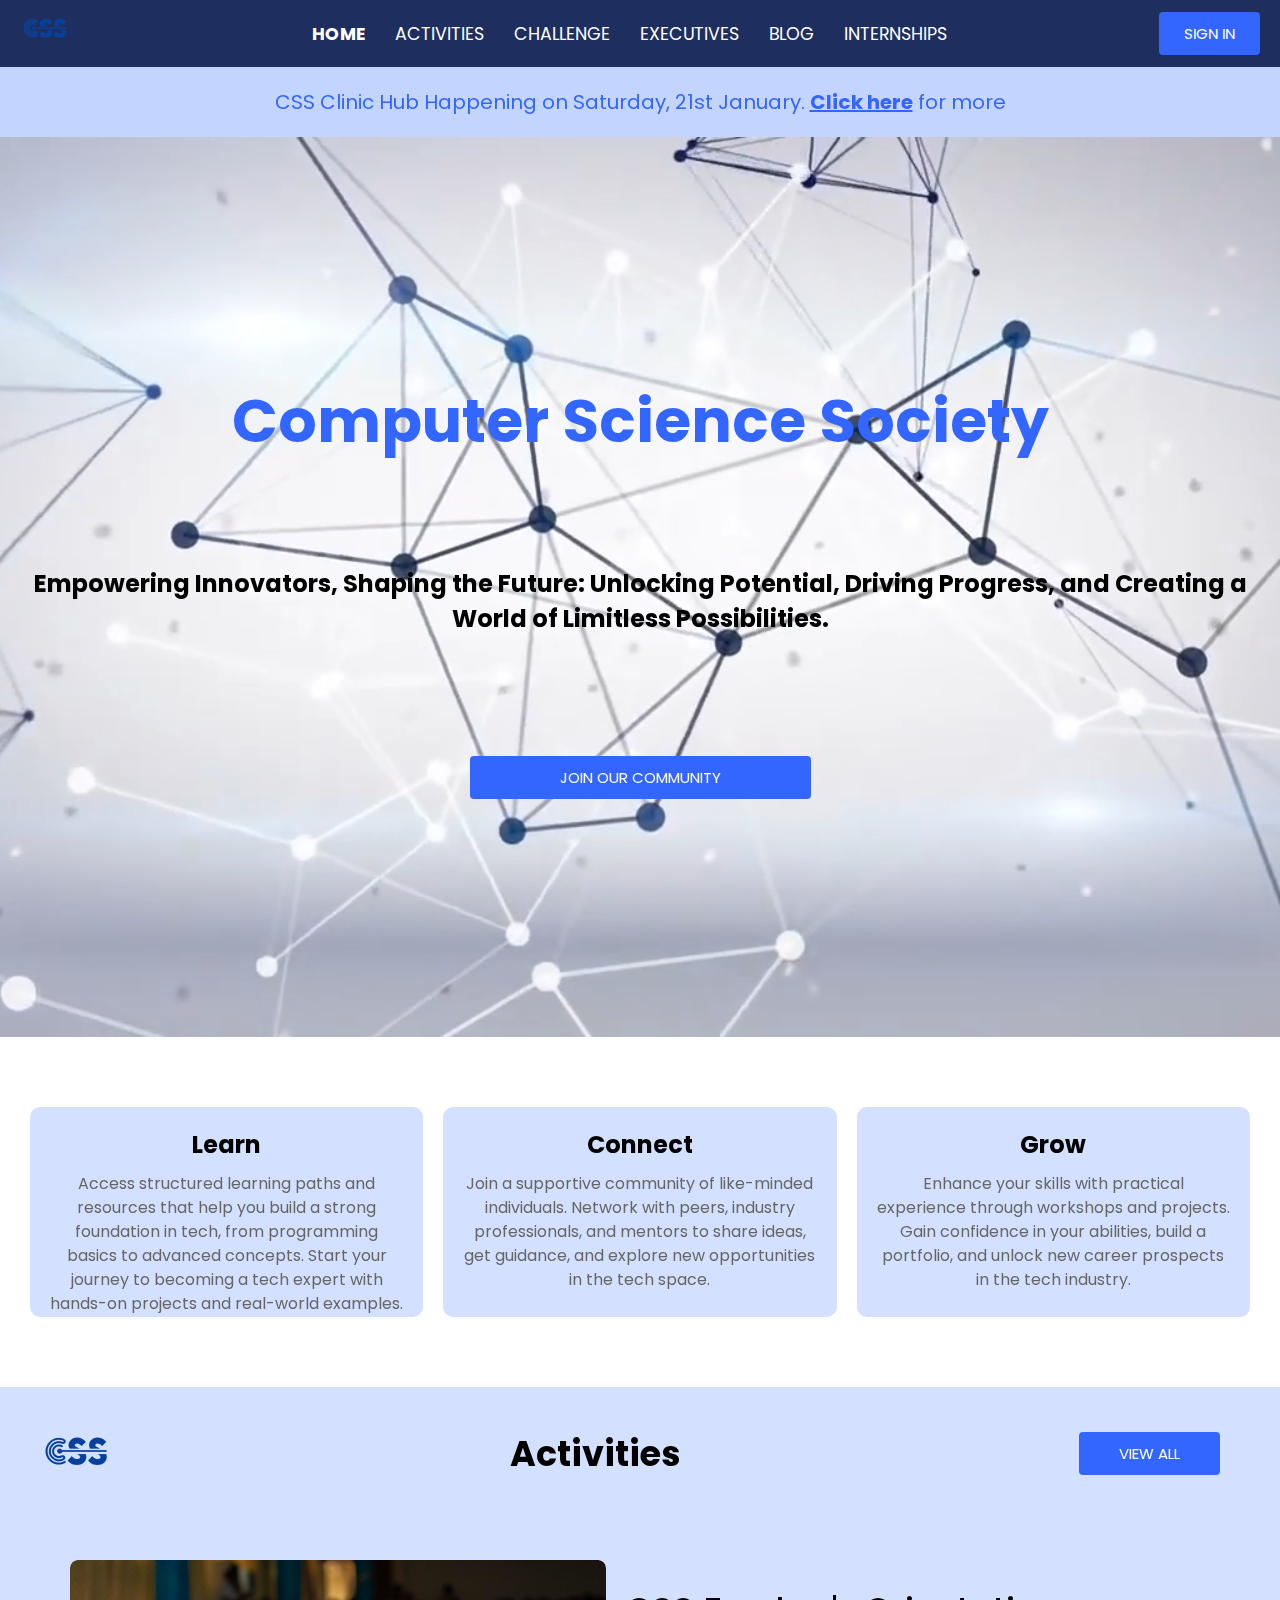
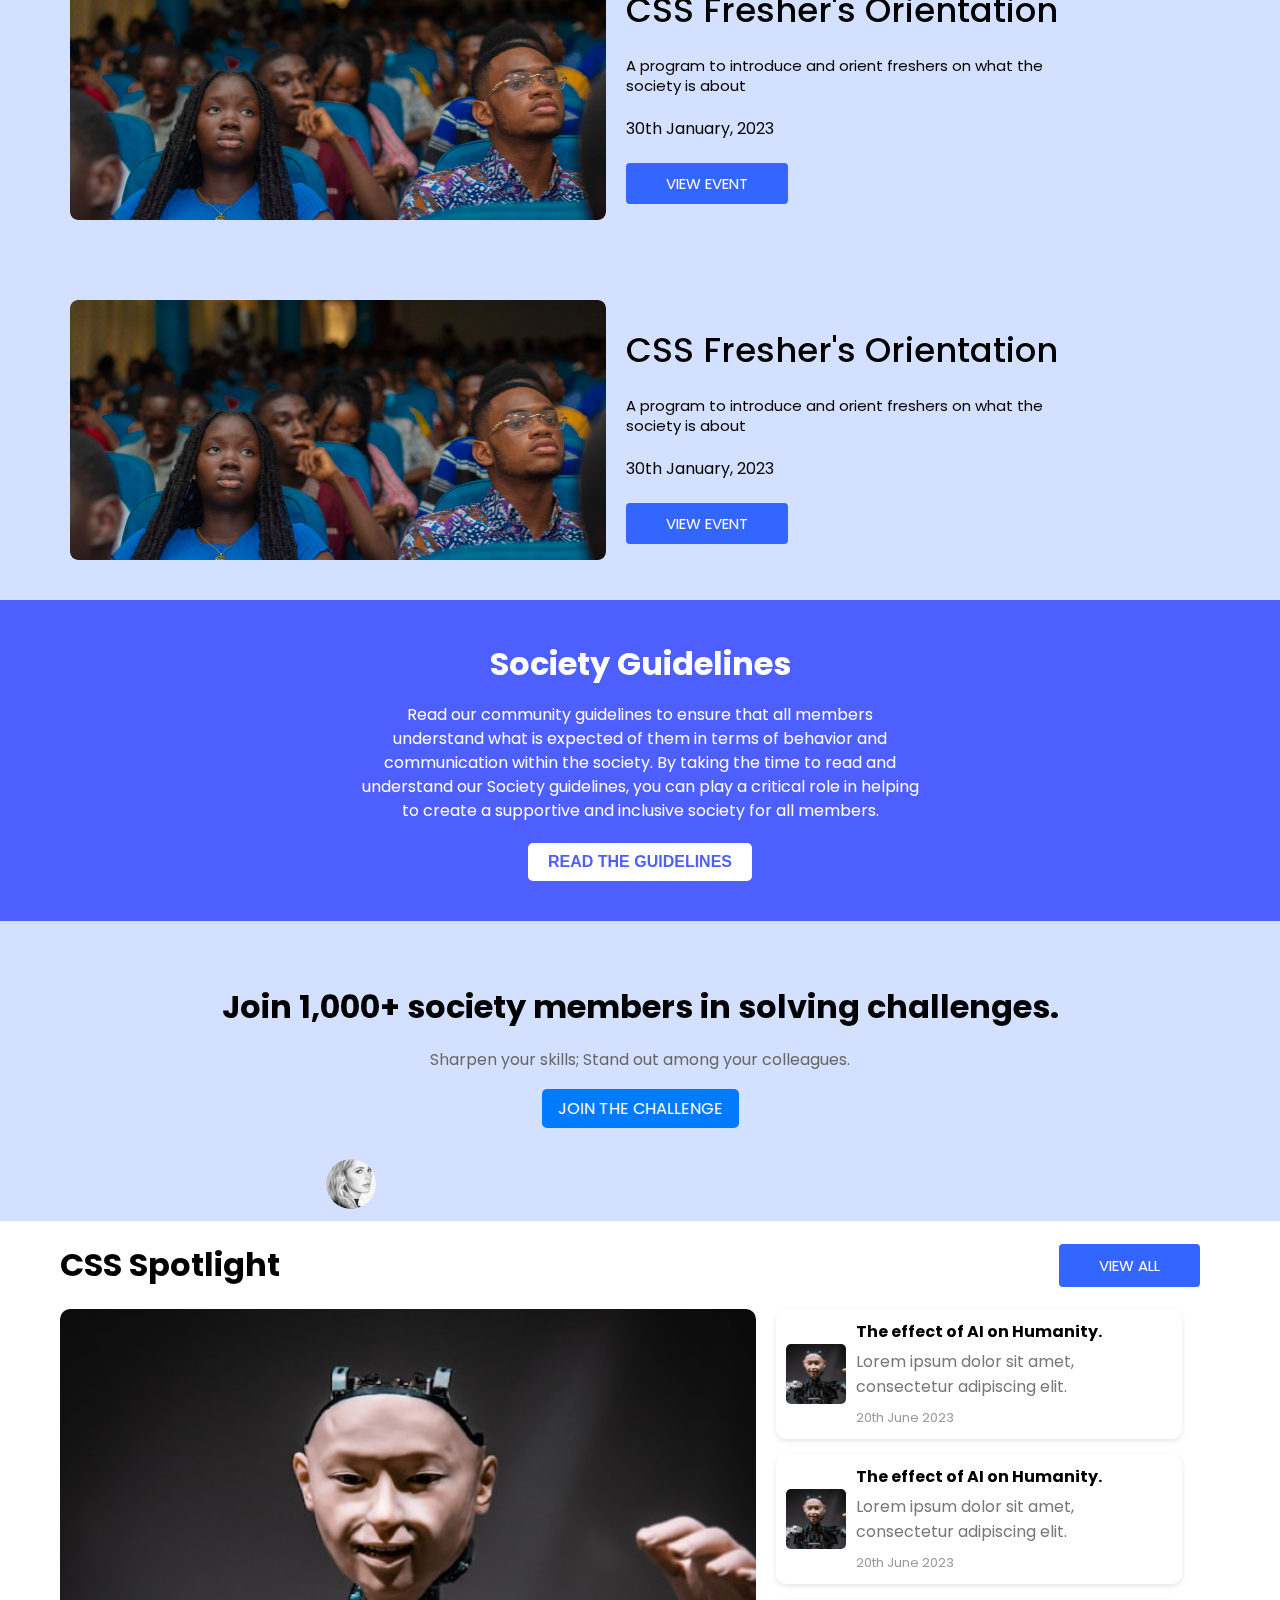
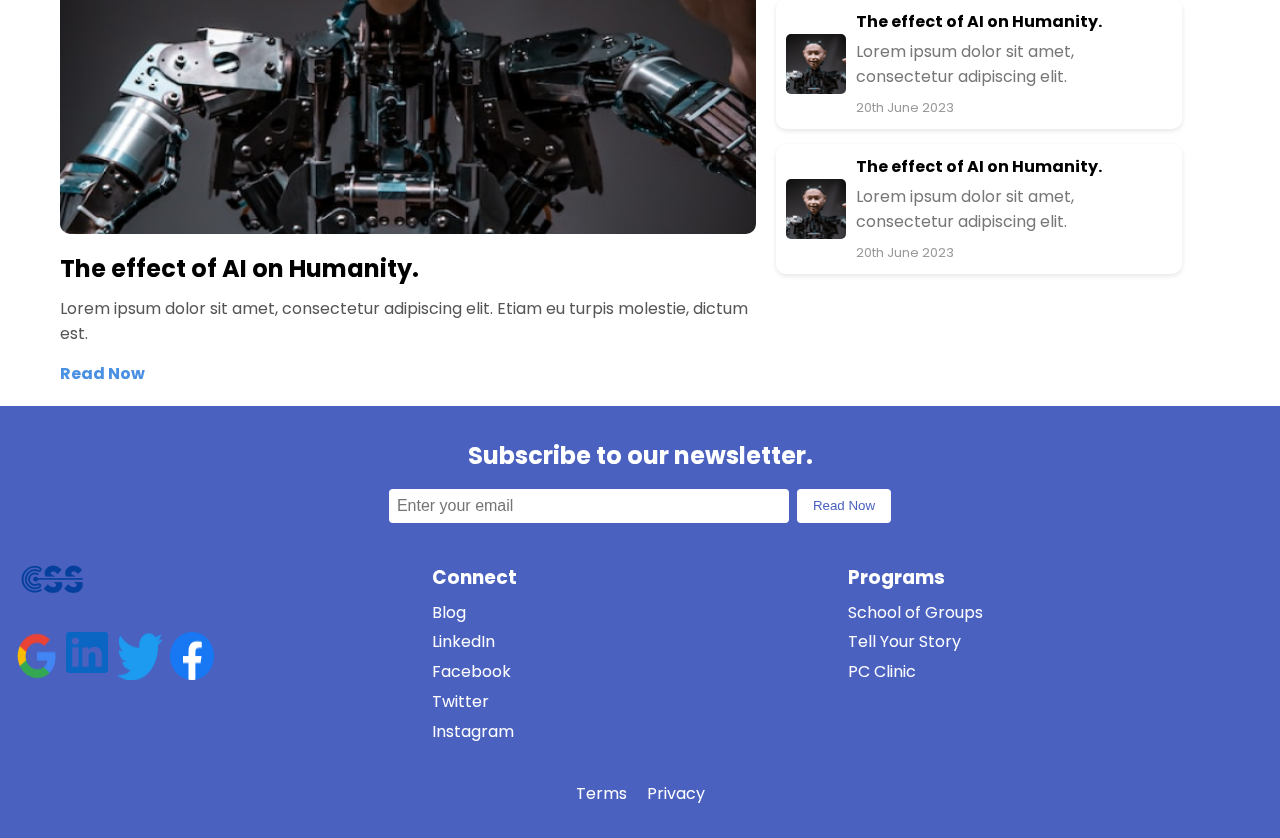
==== index.html @ 3012122f "Activities header" ====
<!DOCTYPE html>
<html lang="en">
<head>
    <meta charset="UTF-8">
    <meta http-equiv="X-UA-Compatible" content="IE=edge">
    <meta name="viewport" content="width=device-width, initial-scale=1.0">
    <title>Computer Science Society</title>
    <link rel="preconnect" href="https://fonts.googleapis.com">
<link rel="preconnect" href="https://fonts.gstatic.com" crossorigin>
<link href="https://fonts.googleapis.com/css2?family=Afacad+Flux:wght@100..1000&family=Edu+AU+VIC+WA+NT+Pre:wght@400..700&family=Inter:ital,opsz,wght@0,14..32,100..900;1,14..32,100..900&family=Poppins:ital,wght@0,100;0,200;0,300;0,400;0,500;0,600;0,700;0,800;0,900;1,100;1,200;1,300;1,400;1,500;1,600;1,700;1,800;1,900&family=Roboto:ital,wght@0,100;0,300;0,400;0,500;0,700;0,900;1,100;1,300;1,400;1,500;1,700;1,900&display=swap" rel="stylesheet">
    <link rel="preconnect" href="https://fonts.googleapis.com">
    <link rel="preconnect" href="https://fonts.gstatic.com" crossorigin>
    <link href="https://fonts.googleapis.com/css2?family=Afacad+Flux:wght@100..1000&family=Edu+AU+VIC+WA+NT+Pre:wght@400..700&family=Inter:ital,opsz,wght@0,14..32,100..900;1,14..32,100..900&family=Poppins:ital,wght@0,100;0,200;0,300;0,400;0,500;0,600;0,700;0,800;0,900;1,100;1,200;1,300;1,400;1,500;1,600;1,700;1,800;1,900&family=Roboto:ital,wght@0,100;0,300;0,400;0,500;0,700;0,900;1,100;1,300;1,400;1,500;1,700;1,900&display=swap" rel="stylesheet">
    <link rel="stylesheet" href="styles/main.css">
    <link rel="stylesheet" href="https://cdnjs.cloudflare.com/ajax/libs/font-awesome/6.0.0-beta2/css/all.min.css" integrity="sha512-YWzhKL2whUzgiheMoBFwW8CKV4qpHQAEuvilg9FAn5VJUDwKZZxkJNuGM4XkWuk94WCrrwslk8yWNGmY1EduTA==" crossorigin="anonymous" referrerpolicy="no-referrer" />
</head>
<body>
    <header>
    <nav>
        <ul class='nav-bar'>
            <li class='logo'><a href='#'><img alt="Logo" src='assets/csslogopng 1.png'/></a></li>
            <input type='checkbox' id='check' />
            <span class="menu">
                <li><a style="font-weight: Bold;">Home</a></li>
                <li><a href="/pages/activities.html">Activities</a></li>
                <li><a href="">Challenge</a></li>
                <li><a href="">Executives</a></li>
                <li><a href="">Blog</a></li>
                <li><a href="">Internships</a></li>

                
                <label for="check" class="close-menu"><i class="fas fa-times"></i></label>
            </span>
            <a class="sign-inbutton" href="pages/signin.html">SIGN IN</a>
            <label for="check" class="open-menu"><i class="fas fa-bars"></i></label>
            
        </ul>
    </nav>
    </header>

    <div class="event-suggestionflex">
        <p class="event-suggestion">CSS Clinic Hub Happening on Saturday&comma; 21st January. <a class="event-redirect" href="">Click here</a> for more</p>
    </div>



    <div class="society-flex">
        <video autoplay muted loop class="background-video">
            <source src="/assets/Technology Background Loop Video - Non Copyright Video.mp4" type="video/mp4">
            Your browser does not support the video tag.
        </video>
        <p class="society-topic">Computer Science Society</p>
        <p class="society-bio">Empowering Innovators, Shaping the Future: Unlocking Potential, Driving Progress, and Creating a World of Limitless Possibilities.</p>
        <a class="join-button" href="pages/signin.html">JOIN OUR COMMUNITY</a>
    </div>
    

    <div class="features-container">
        <div class="feature-column">
          <h3>Learn</h3>
          <p>Access structured learning paths and resources that help you build a strong foundation in tech, from programming basics to advanced concepts. Start your journey to becoming a tech expert with hands-on projects and real-world examples.</p>
        </div>
        <div class="feature-column">
          <h3>Connect</h3>
          <p>Join a supportive community of like-minded individuals. Network with peers, industry professionals, and mentors to share ideas, get guidance, and explore new opportunities in the tech space.</p>
        </div>
        <div class="feature-column">
          <h3>Grow</h3>
          <p>Enhance your skills with practical experience through workshops and projects. Gain confidence in your abilities, build a portfolio, and unlock new career prospects in the tech industry.</p>
        </div>
    </div>

    

    <section class="activities-section">
        <div class="heading-flex">
            <img class="css-logo" src="/assets/csslogopng 1.png" alt="CSS Logo">
            <h1 class="heading-1">Activities</h1>
            <a class="view-button">VIEW ALL</a>
        </div>




        <div class="whole-event">
            <img class="event-picture" alt="Event" src="assets/lecture picture.png"> 

            <div class="event-with-button">
                <div class="event-flex">
                    <p class="event-title">CSS Fresher's Orientation</p>
                    <p class="event-motive">A program to introduce and orient freshers on what the society is about</p>
                    <p class="event-date">30th January, 2023</p>
                </div>

                <div>
                    <a class="view-event-button">VIEW EVENT</a>
                </div>
            </div>

        </div>

        <div class="whole-event">
            <img class="event-picture" alt="Event" src="assets/lecture picture.png"> 

            <div class="event-with-button">
                <div class="event-flex">
                    <p class="event-title">CSS Fresher's Orientation</p>
                    <p class="event-motive">A program to introduce and orient freshers on what the society is about</p>
                    <p class="event-date">30th January, 2023</p>
                </div>

                <div>
                    <a class="view-event-button">VIEW EVENT</a>
                </div>
            </div>

        </div>
    </section>



    <section class="guidelines-section">
        <div class="guidelines-content">
          <h1 class="guidelines-title">Society Guidelines</h1>
          <p class="guidelines-description">
            Read our community guidelines to ensure that all members understand what is expected of them
            in terms of behavior and communication within the society. By taking the time to read and
            understand our Society guidelines, you can play a critical role in helping to create a
            supportive and inclusive society for all members.
          </p>
          <button class="guidelines-button">READ THE GUIDELINES</button>
        </div>
    </section>

    <header class="challenge">
        <h1>Join 1,000+ society members in solving challenges.</h1>
        <p>Sharpen your skills; Stand out among your colleagues.</p>
        <a class="cta-button">JOIN THE CHALLENGE</a>
        <div class="profile-pictures">
          <img src="/assets/Man1.png" alt="Profile 1" class="profile-pic">
          <img src="/assets/Man2.png" alt="Profile 2" class="profile-pic">
          <img src="/assets/Man3.png" alt="Profile 3" class="profile-pic">
          <img src="/assets/Man4.png" alt="Profile 4" class="profile-pic">
          <img src="/assets/Man5.png" alt="Profile 5" class="profile-pic">
        </div>
    </header>


    <div class="spotlight-container">
        <header class="spotlight-header">
          <h1>CSS Spotlight</h1>
          <a class="view-button">VIEW ALL</a>
        </header>
    
        <div class="spotlight-main">
          <div class="spotlight-featured">
            <img src="/assets/Robot image.png" alt="AI Robot" class="featured-image">
            <div class="featured-content">
              <h2>The effect of AI on Humanity.</h2>
              <p>Lorem ipsum dolor sit amet, consectetur adipiscing elit. Etiam eu turpis molestie, dictum est.</p>
              <a href="#" class="read-now">Read Now</a>
            </div>
          </div>
    
          <aside class="spotlight-list">
            <div class="list-item">
              <img src="/assets/Robot image.png" alt="AI Robot" class="list-image">
              <div class="list-content">
                <h3>The effect of AI on Humanity.</h3>
                <p>Lorem ipsum dolor sit amet, consectetur adipiscing elit.</p>
                <span>20th June 2023</span>
              </div>
            </div>
    
            <!-- Repeat list items -->
            <div class="list-item">
              <img src="/assets/Robot image.png" alt="AI Robot" class="list-image">
              <div class="list-content">
                <h3>The effect of AI on Humanity.</h3>
                <p>Lorem ipsum dolor sit amet, consectetur adipiscing elit.</p>
                <span>20th June 2023</span>
              </div>
            </div>
    
            <div class="list-item">
              <img src="/assets/Robot image.png" alt="AI Robot" class="list-image">
              <div class="list-content">
                <h3>The effect of AI on Humanity.</h3>
                <p>Lorem ipsum dolor sit amet, consectetur adipiscing elit.</p>
                <span>20th June 2023</span>
              </div>
            </div>
    
            <div class="list-item">
              <img src="/assets/Robot image.png" alt="AI Robot" class="list-image">
              <div class="list-content">
                <h3>The effect of AI on Humanity.</h3>
                <p>Lorem ipsum dolor sit amet, consectetur adipiscing elit.</p>
                <span>20th June 2023</span>
              </div>
            </div>
          </aside>
        </div>
      </div>



      <footer class="footer">
        <div class="newsletter-section">
            <h2 class="newsletter-heading">Subscribe to our newsletter.</h2>
            <form class="newsletter-form">
                <input type="email" class="newsletter-input" placeholder="Enter your email" required>
                <button type="submit" class="newsletter-button">Read Now</button>
            </form>
        </div>

        <div class="footer-links">
            <div class="social-media">
                <img src="/assets/csslogopng 1.png" alt="Logo" class="footer-logo">
                <div class="social-icons">
                    <img src="/assets/google-icon.png" class="social-icon" alt="Google">
                    <a href="https://www.linkedin.com/in/thecssknust-original/"><img src="/assets/linkedin-icon.png" alt="LinkedIn"></a>
                    <img src="/assets/Twitter-svg.png" class="social-icon" alt="Twitter">
                    <img src="/assets/Facebook svg.png" class="social-icon" alt="Facebook">
                </div>
            </div>

            <div class="connect-links">
                <h3>Connect</h3>
                <ul>
                    <li><a href="#" class="footer-link">Blog</a></li>
                    <li><a href="#" class="footer-link">LinkedIn</a></li>
                    <li><a href="#" class="footer-link">Facebook</a></li>
                    <li><a href="#" class="footer-link">Twitter</a></li>
                    <li><a href="#" class="footer-link">Instagram</a></li>
                </ul>
            </div>

            <div class="program-links">
                <h3>Programs</h3>
                <ul>
                    <li><a href="#" class="footer-link">School of Groups</a></li>
                    <li><a href="#" class="footer-link">Tell Your Story</a></li>
                    <li><a href="#" class="footer-link">PC Clinic</a></li>
                </ul>
            </div>
        </div>

        <div class="footer-bottom">
            <a href="#" class="footer-bottom-link">Terms</a>
            <a href="#" class="footer-bottom-link">Privacy</a>
        </div>
    </footer>





    <script src="/scripts/script.js"></script>
</body>
</html>
---- styles/main.css ----
*{
  box-sizing: border-box;
  margin: 0;
  padding: 0;
}
body {
  font-family: Poppins, sans-serif;
  --color1: #FFF ;
  --darkColor: rgb(30, 46, 95);
}
.nav-bar {
  width: 100%;
  display: flex;
  justify-content: space-between;
  align-items: center;
  list-style: none;
  position: relative;
  background-color: var(--darkColor);
  padding: 12px 20px;
}
.logo img {width: 50px;
           /* margin-top: 12px; */
          }
.menu {display: flex;}
.menu li {padding-left: 30px; }
.menu li a {
  display: inline-block;
  text-decoration: none;
  color: var(--color1);
  text-align: center;
  transition: 0.15s ease-in-out;
  position: relative;
  text-transform: uppercase;
  font-size: 17.5px;
  
}
.menu li a::after {
  content: "";
  position: absolute;
  bottom: 0;
  left: 0;
  width: 0;
  height: 1px;
  background-color: var(--color1);
  transition: 0.15s ease-in-out;
}
.menu li a:hover:after {width: 100%;}
.open-menu , .close-menu {
  position: absolute;
  /* color: var(--color1); */
  color: white;
  cursor: pointer;
  font-size: 1.5rem;
  display: none;
}
.open-menu {
  top: 50%;
  right: 20px;
  transform: translateY(-50%);
}
.close-menu {
  top: 20px;
  right: 20px;
  color: white;
}
#check {display: none;}


.sign-inbutton {
  background-color: rgba(51, 102, 255, 1);
  color: white;
  font-size: 15px;
  padding: 10px 25px;
  text-decoration: none;
  border-radius: 4px;
  transition: opacity 0.4s;
  /* font-weight: 500; */
}

.sign-inbutton:hover, .join-button:hover {
  /* background-color: rgb(22, 49, 130); */
  opacity: 0.6;
}

.event-suggestion {
  color: rgba(51, 102, 255, 1);
  font-size: 20px;
}

.event-suggestionflex {
  display: flex;
  justify-content: center;
  background-color: rgba(195, 213, 255, 1);
  padding: 20px;
}

.event-redirect {
  font-weight: Bold;
  color: rgba(51, 102, 255, 1);
  transition: color 0.3s;
}

.event-redirect:hover {
  color: rgb(18, 35, 86);
}

.society-flex {
  position: relative;
  display: flex;
  flex-direction: column;
  justify-content: center;
  align-items: center;
  gap: 80px;
  width: 100%;
  height: 100vh; /* Ensures it takes full viewport height */
}

.background-video {
  position: absolute;
  top: 0;
  left: 0;
  width: 100%;
  height: 100%;
  object-fit: cover; /* Ensures the video covers the entire container */
  z-index: -1; /* Sends the video behind the content */
}

.society-topic {
  font-size: 60px;
  font-weight: Bold;
  color: var(--darkColor);
  color: rgba(51, 102, 255, 1);
}

.society-bio {
  font-size: 24px;
  font-weight: Bold;
  text-align: center;
  margin-bottom: 20px;
}

.join-button {
  background-color: rgba(51, 102, 255, 1);
  color: white;
  font-size: 15px;
  padding: 10px 90px;
  text-decoration: none;
  border-radius: 4px;
  transition: opacity 0.4s;
}

.features-container {
  display: flex;
  justify-content: space-between; /* Distributes columns evenly with space between */
  align-items: flex-start; /* Aligns items to the top */
  padding: 20px;
  margin-top: 50px;
}

.feature-column {
  flex: 1; /* All columns take up equal space */
  margin: 0 10px; /* Adds spacing between columns */
  text-align: center; /* Centers text horizontally */
  background-color:rgba(145, 178, 255, 0.4);
  cursor: pointer;
  transition: box-shadow 0.5s;
  height: 210px;
  padding: 20px;
  border-radius: 10px;
}

.feature-column:hover {
  box-shadow: 10px 10px 30px rgba(167, 167, 167, 0.8);
}

.feature-column h3 {
  font-size: 1.5rem; /* Adjust heading size */
  margin-bottom: 10px; /* Adds spacing below the heading */
}

.feature-column p {
  font-size: 1rem; /* Adjust paragraph font size */
  color: #666; /* Gray text color */
  line-height: 1.5; /* Improve readability */
}


.society-flex {
  position: relative;
  display: flex;
  flex-direction: column;
  justify-content: center;
  align-items: center;
  gap: 100px;
  width: 100%;
  height: 100vh; /* Ensures it takes full viewport height */
}

.background-video {
  position: absolute;
  top: 0;
  left: 0;
  width: 100%;
  height: 100%;
  object-fit: cover; /* Ensures the video covers the entire container */
  z-index: -1; /* Sends the video behind the content */
}

.activities-section {
  background-color: rgba(145, 178, 255, 0.4);
  padding: 40px;
  margin-top: 50px;
}

.view-button {
  background-color: rgba(51, 102, 255, 1);
  color: white;
  font-size: 15px;
  padding: 10px 40px;
  text-decoration: none;
  border-radius: 4px;
  transition: background-color 0.4s;
  margin-right: 20px;
  cursor: pointer;
}

.heading-flex {
  display: flex;
  align-items: center;
  justify-content: space-between;

}

.heading-1 {
  font-size: 35px;
}

.event-with-button {
  display: flex;
  flex-direction: column;
  gap: 30px;
}

.whole-event {
  display: flex;
  align-items: center;
  gap: 20px;
  margin-top: 80px;
  margin-left: 30px;
}

.event-flex {
  display: flex;
  flex-direction: column;
  width: 446px;
  gap: 20px;
}

.event-picture {
  width: 536px;
  height: 260px;
  border-radius: 8px;
}

.event-title {
  font-size: 34px;
  font-weight: 500;
}

.event-motive {
  text-align: left;
  font-size: 15px;
  line-height: 20px;
}

.event-date {
  font-size: 16px;
}

.view-event-button {
  background-color: rgba(51, 102, 255, 1);
  color: white;
  font-size: 15px;
  padding: 10px 40px;
  text-decoration: none;
  border-radius: 4px;
  transition: background-color 0.3s;
  cursor: pointer;
}

.view-event-button:hover, .view-button:hover, .cta-button:hover {
  background-color: rgb(18, 35, 86);
}

.guidelines-section {
  background-color: #4e5fff;
  display: flex;
  justify-content: center;
  align-items: center;
  padding: 20px;
  width: 100%;
}

/* Content Container */
.guidelines-content {
  text-align: center;
  color: #fff;
  padding: 20px;
  border-radius: 10px;
  max-width: 600px;
  width: 90%;

}

/* Title Styling */
.guidelines-title {
  font-size: 2rem;
  margin-bottom: 15px;
}

/* Description Styling */
.guidelines-description {
  font-size: 1rem;
  line-height: 1.5;
  margin-bottom: 20px;
}

/* Button Styling */
.guidelines-button {
  background-color: #fff;
  color: #4e5fff;
  border: none;
  padding: 10px 20px;
  font-size: 1rem;
  font-weight: bold;
  border-radius: 5px;
  cursor: pointer;
  transition: all 0.3s ease;
}

.guidelines-button:hover {
  background-color: #e0e0ff;
}

.challenge {
  text-align: center;
  padding: 2rem 1rem;
  background: #f9f9f9;
  position: relative;
  overflow: hidden; /* To prevent images from spilling outside the container */
  background-color: rgba(145, 178, 255, 0.4);
  height: 300px; /* Set the challenge height */
}

.challenge h1 {
  font-size: 2rem;
  margin-bottom: 1rem;
  margin-top: 30px;
}

.challenge p {
  font-size: 1rem;
  color: #666;
  margin-bottom: 1.5rem;
}

.cta-button {
  background: #007bff;
  color: #fff;
  padding: 0.5rem 1rem;
  border: none;
  border-radius: 5px;
  cursor: pointer;
  z-index: 1;
  position: relative;
  transition: background-color 0.3s;
}

.bouncing-pictures {
  position: absolute;
  top: 0;
  left: 0;
  width: 100%;
  height: 100%;
  overflow: hidden;
  pointer-events: none; /* Prevent interaction with bouncing images */
}

.profile-pic {
  position: absolute;
  width: 50px;
  height: 50px;
  border-radius: 50%;
  animation: bounce 5s infinite ease-in-out;
  will-change: transform;
}

/* Animations */
@keyframes bounce {
  0%, 100% {
    transform: translate(0, 0);
  }
  25% {
    transform: translate(50vw, 20vh);
  }
  50% {
    transform: translate(-30vw, 50vh);
  }
  75% {
    transform: translate(20vw, -30vh);
  }
}


@media(max-width: 900px){
  .menu {
      flex-direction: column;
      align-items: center;
      justify-content: center;
      width: 80%;
      height: 100vh;
      position: fixed;
      top: 0;
      right: -100%;
      z-index: 100;
      background-color: var(--darkColor);
      transition: all 0.2s ease-in-out;
  }

  .sign-inbutton {
    margin-right: 40px;
  }

  .event-suggestion {
    font-size: 15px;
    text-align: center;
  }

  /* .society-topic {
    font-size: 30px;
    text-align: center;
    margin-top: 0px;
  }

  .society-bio {
    font-size: 20px;
    text-align: center;
  } */

  .menu li {margin-top: 40px;}
  .menu li a {padding: 10px;}
  .open-menu , .close-menu {display: block;}
  #check:checked ~ .menu {right: 0;}

  .features-container {
    flex-direction: column; /* Switches layout to column */
    align-items: center; /* Centers items */
  }

  .feature-column {
    margin: 10px 0; /* Adds spacing between columns in column layout */
    width: 80%; /* Reduces width to make it more mobile-friendly */
    
  }

}


/* Media Queries for responsiveness */

/* For small devices (phones) */
@media (max-width: 767px) {
  .society-flex {
    gap: 40px;
  }

  .society-topic {
    font-size: 40px; /* Reduce font size for smaller screens */
    margin-top: 20px;
    text-align: center;
  }

  .society-bio {
    font-size: 18px; /* Reduce font size for smaller screens */
    margin-bottom: 15px;
  }

  .join-button {
    font-size: 14px;
    padding: 10px 60px; /* Reduce button size */
  }

  .guidelines-title {
    font-size: 1.5rem;
  }

  .guidelines-description {
    font-size: 0.9rem;
  }

  .guidelines-button {
    font-size: 0.9rem;
    padding: 8px 16px;
  }

}

/* For medium devices (tablets) */
@media (min-width: 768px) and (max-width: 1024px) {
  .society-flex {
    gap: 60px;
  }

  .society-topic {
    text-align: center;
    font-size: 50px; /* Slightly smaller font size for tablets */
  }

  .society-bio {
    font-size: 20px; /* Adjust bio font size for tablets */
  }

  .join-button {
    font-size: 16px;
    padding: 10px 80px; /* Adjust button size */
  }
}

/* For large devices (desktops) */
@media (min-width: 1025px) {
  .society-flex {
    gap: 100px;
  }

  .society-topic {
    font-size: 60px;
    text-align: center;
  }

  .society-bio {
    font-size: 24px;
  }

  .join-button {
    font-size: 15px;
    padding: 10px 90px;
  }
}


/* Media Query for 1086px to Phones */
@media (max-width: 1086px) {
 

  .css-logo {
    width: 40px; /* Smaller logo */
  }

  .heading-1 {
    font-size: 28px; /* Smaller heading size */
  }

  .view-button {
    font-size: 14px;
    padding: 8px 30px; /* Compact button */
  }

  .whole-event {
    flex-direction: column; /* Stack items vertically */
    align-items: flex-start;
    gap: 15px;
    margin: 15px;
  }

  .event-picture {
    width: 100%; /* Full width for image */
    height: auto; /* Maintain aspect ratio */
  }

  .event-flex {
    width: 100%; /* Full width for text content */
    gap: 15px;
  }

  .event-title {
    font-size: 28px; /* Adjust font size */
  }

  .event-motive {
    font-size: 14px;
    line-height: 20px;
  }

  .event-date {
    font-size: 14px;
  }

  .view-event-button {
    font-size: 14px;
    padding: 8px 30px;
  }
}

@media (max-width: 768px) {
  .whole-event {
    gap: 12px; /* Reduce gap further */
    margin: 10px;
  }

  .event-title {
    font-size: 24px; /* Smaller font for tablets */
  }

  .event-motive {
    font-size: 13px;
    line-height: 18px;
  }

  .event-date {
    font-size: 13px;
  }

  .view-event-button {
    font-size: 13px;
    padding: 6px 25px; /* Compact button */
  }

  .challenge {
    height: 365px;
  }
/* 
  .challenge h1 {
    font-size: 1.5rem;
  }

  .challenge p { 
    font-size: 0.9rem;
  }

  .profile-pic {
    width: 40px;
    height: 40px;
  } */

  .spotlight-main {
    flex-direction: column;
  }

  .spotlight-featured, .spotlight-list {
    max-width: 100%;
  }

  /* .list-item {
    flex-direction: column;
    align-items: flex-start;
  }

  .list-image {
    width: 100%;
    height: auto;
    margin: 0 0 10px 0;
  } */

  .spotlight-list {
    display: none;
  }
}

@media (max-width: 480px) {
  .css-logo {
    display: none;
  }
  .heading-flex {
    align-items: center; /* Center align on phones */
    gap: 5px;
  }

  .heading-1 {
    font-size: 20px; /* Smaller heading size for phones */
  }

  .view-button {
    font-size: 12px;
    padding: 5px 20px; /* Compact button for phones */
  }

  .whole-event {
    gap: 8px;
    margin-bottom: 30px;
  }

  .event-title {
    font-size: 20px; /* Adjust font size for phones */
  }

  .event-motive {
    font-size: 12px;
    line-height: 16px;
  }

  .event-date {
    font-size: 12px;
  }

  .view-event-button {
    font-size: 12px;
  }
}




.spotlight-container {
  max-width: 1200px;
  margin: 0 auto;
  padding: 20px;
}

.spotlight-header {
  display: flex;
  justify-content: space-between;
  align-items: center;
  margin-bottom: 20px;
}

.spotlight-header h1 {
  font-size: 2rem;
  font-weight: bold;
}

.spotlight-main {
  display: flex;
  flex-wrap: wrap;
  gap: 20px;
}

.spotlight-featured {
  flex: 1;
  max-width: 60%;
}

.featured-image {
  width: 100%;
  border-radius: 10px;
}

.featured-content {
  margin-top: 10px;
}

.featured-content h2 {
  font-size: 1.5rem;
  margin-bottom: 10px;
}

.featured-content p {
  margin-bottom: 15px;
  color: #555;
}

.read-now {
  color: #4A90E2;
  text-decoration: none;
  font-weight: bold;
}

.read-now:hover {
  text-decoration: underline;
}

.spotlight-list {
  flex: 1;
  max-width: 35%;
  display: flex;
  flex-direction: column;
  gap: 15px;
}

.list-item {
  display: flex;
  align-items: center;
  background: #fff;
  padding: 10px;
  border-radius: 10px;
  box-shadow: 0 2px 5px rgba(0, 0, 0, 0.1);
}

.list-image {
  width: 60px;
  height: 60px;
  object-fit: cover;
  border-radius: 5px;
  margin-right: 10px;
}

.list-content h3 {
  margin: 0;
  font-size: 1rem;
}

.list-content p {
  margin: 5px 0;
  color: #777;
}

.list-content span {
  font-size: 0.8rem;
  color: #999;
}

/* Responsive Styles */
@media (max-width: 768px) {
  .spotlight-main {
    flex-direction: column;
  }

  .spotlight-featured, .spotlight-list {
    max-width: 100%;
  }

  /* .list-item {
    flex-direction: column;
    align-items: flex-start;
  }

  .list-image {
    width: 100%;
    height: auto;
    margin: 0 0 10px 0;
  } */

  .spotlight-list {
    display: none;
  }
}

.footer {
  background-color: #4a61c0;
  color: white;
  padding: 2rem 1rem;
}

.newsletter-section {
  text-align: center;
  margin-bottom: 2rem;
}

.newsletter-heading {
  font-size: 1.5rem;
  margin-bottom: 1rem;
}

.newsletter-form {
  display: flex;
  justify-content: center;
  gap: 0.5rem;
}

.newsletter-input {
  padding: 0.5rem;
  font-size: 1rem;
  border: none;
  border-radius: 4px;
  width: 70%;
  max-width: 400px;
}

.newsletter-button {
  padding: 0.5rem 1rem;
  background-color: white;
  color: #4a61c0;
  border: none;
  border-radius: 4px;
  cursor: pointer;
}

.footer-links {
  display: flex;
  justify-content: space-between;
  flex-wrap: wrap;
  margin-bottom: 1.5rem;
}

.footer-links div {
  flex: 1;
  min-width: 150px;
  margin: 0.5rem 0;
}

h3 {
  margin-bottom: 0.5rem;
}

ul {
  list-style: none;
}

.footer-link {
  color: white;
  text-decoration: none;
  display: block;
  margin: 0.3rem 0;
}

.footer-link:hover {
  text-decoration: underline;
}

.footer-logo {
  margin-bottom: 1rem;
}

.social-icons {
  display: flex;
  gap: 0.5rem;
}

.social-icon {
  color: white;
  text-decoration: none;
}

.footer-bottom {
  text-align: center;
}

.footer-bottom-link {
  margin: 0 0.5rem;
  color: white;
  text-decoration: none;
}

.footer-bottom-link:hover {
  text-decoration: underline;
}

/* Responsive Design */
@media (max-width: 768px) {
  .newsletter-form {
      flex-direction: column;
  }

  .newsletter-input, .newsletter-button {
      width: 100%;
  }

  .footer-links {
      flex-direction: column;
      align-items: center;
  }

  .footer-links div {
      text-align: center;
  }
}

@media (max-width: 480px) {
  .newsletter-heading {
      font-size: 1.2rem;
  }

  .newsletter-input {
      font-size: 0.9rem;
  }

  .newsletter-button {
      font-size: 0.9rem;
  }
}
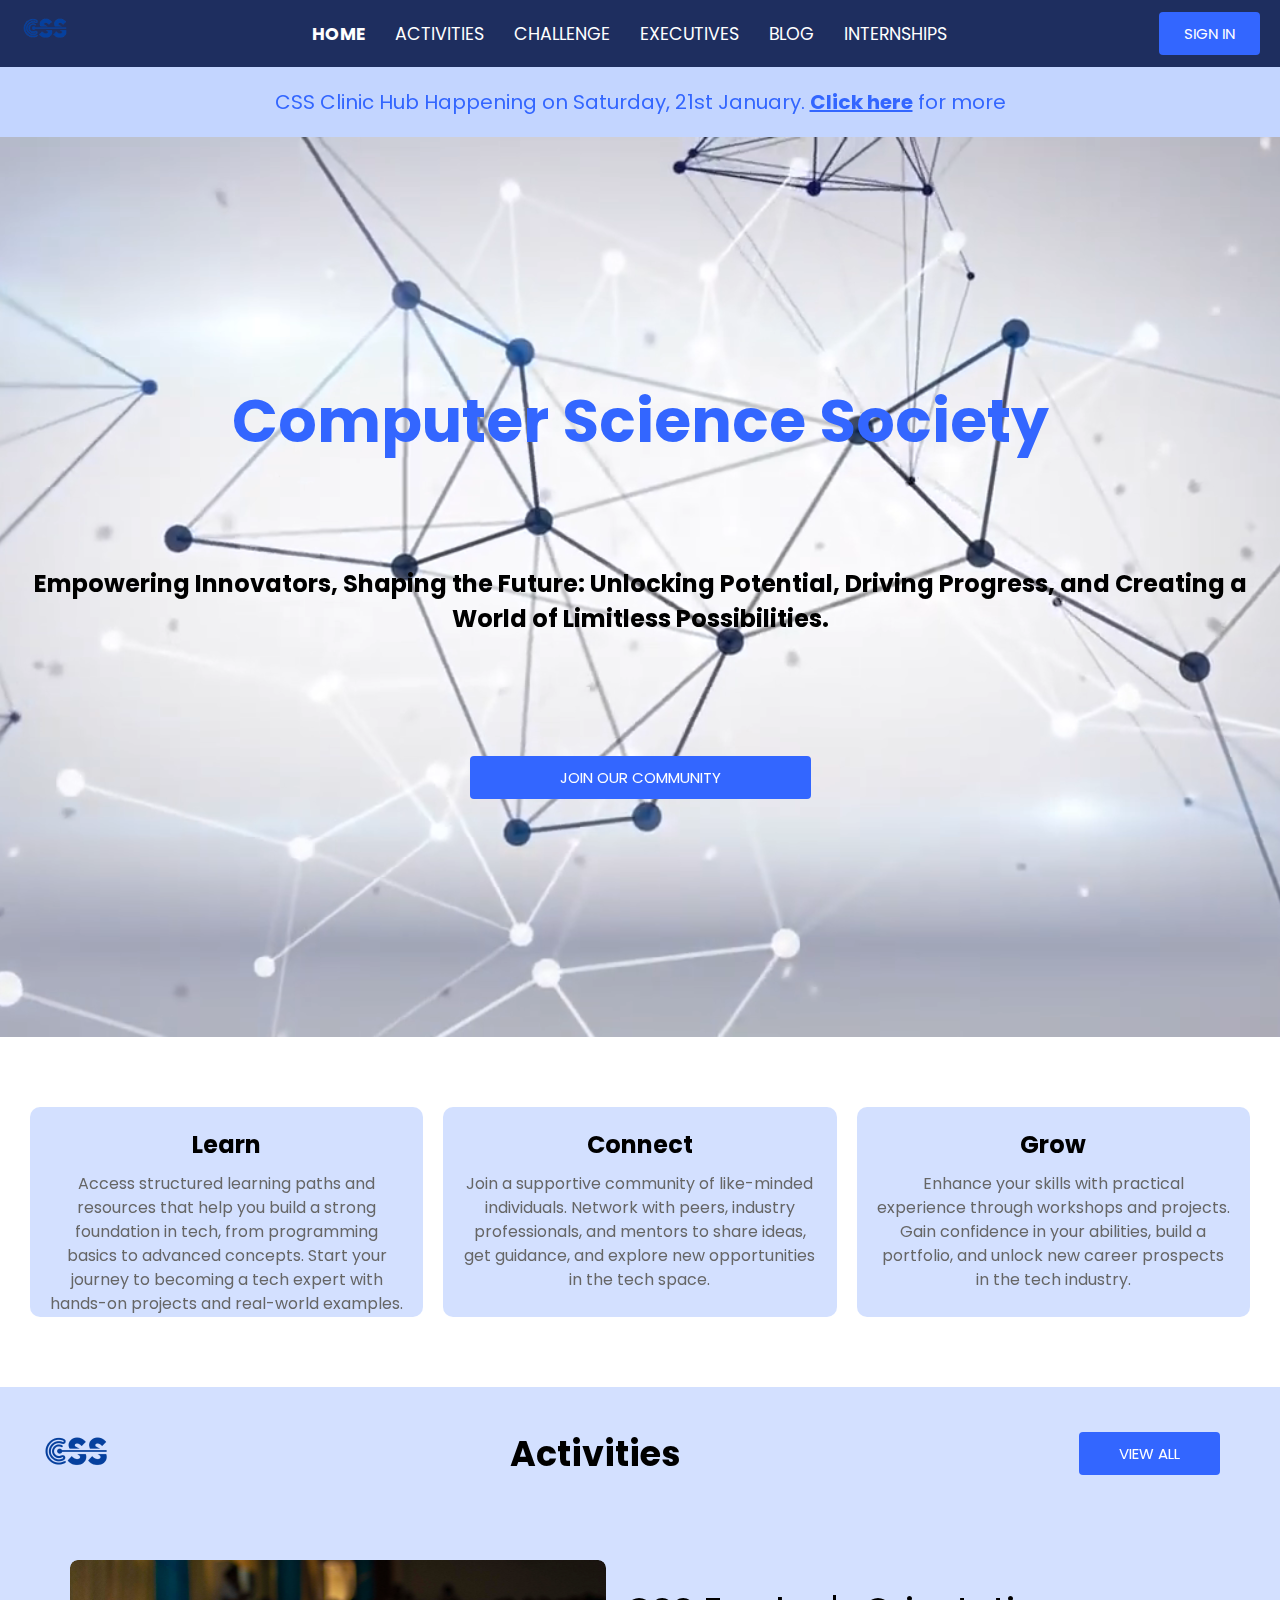
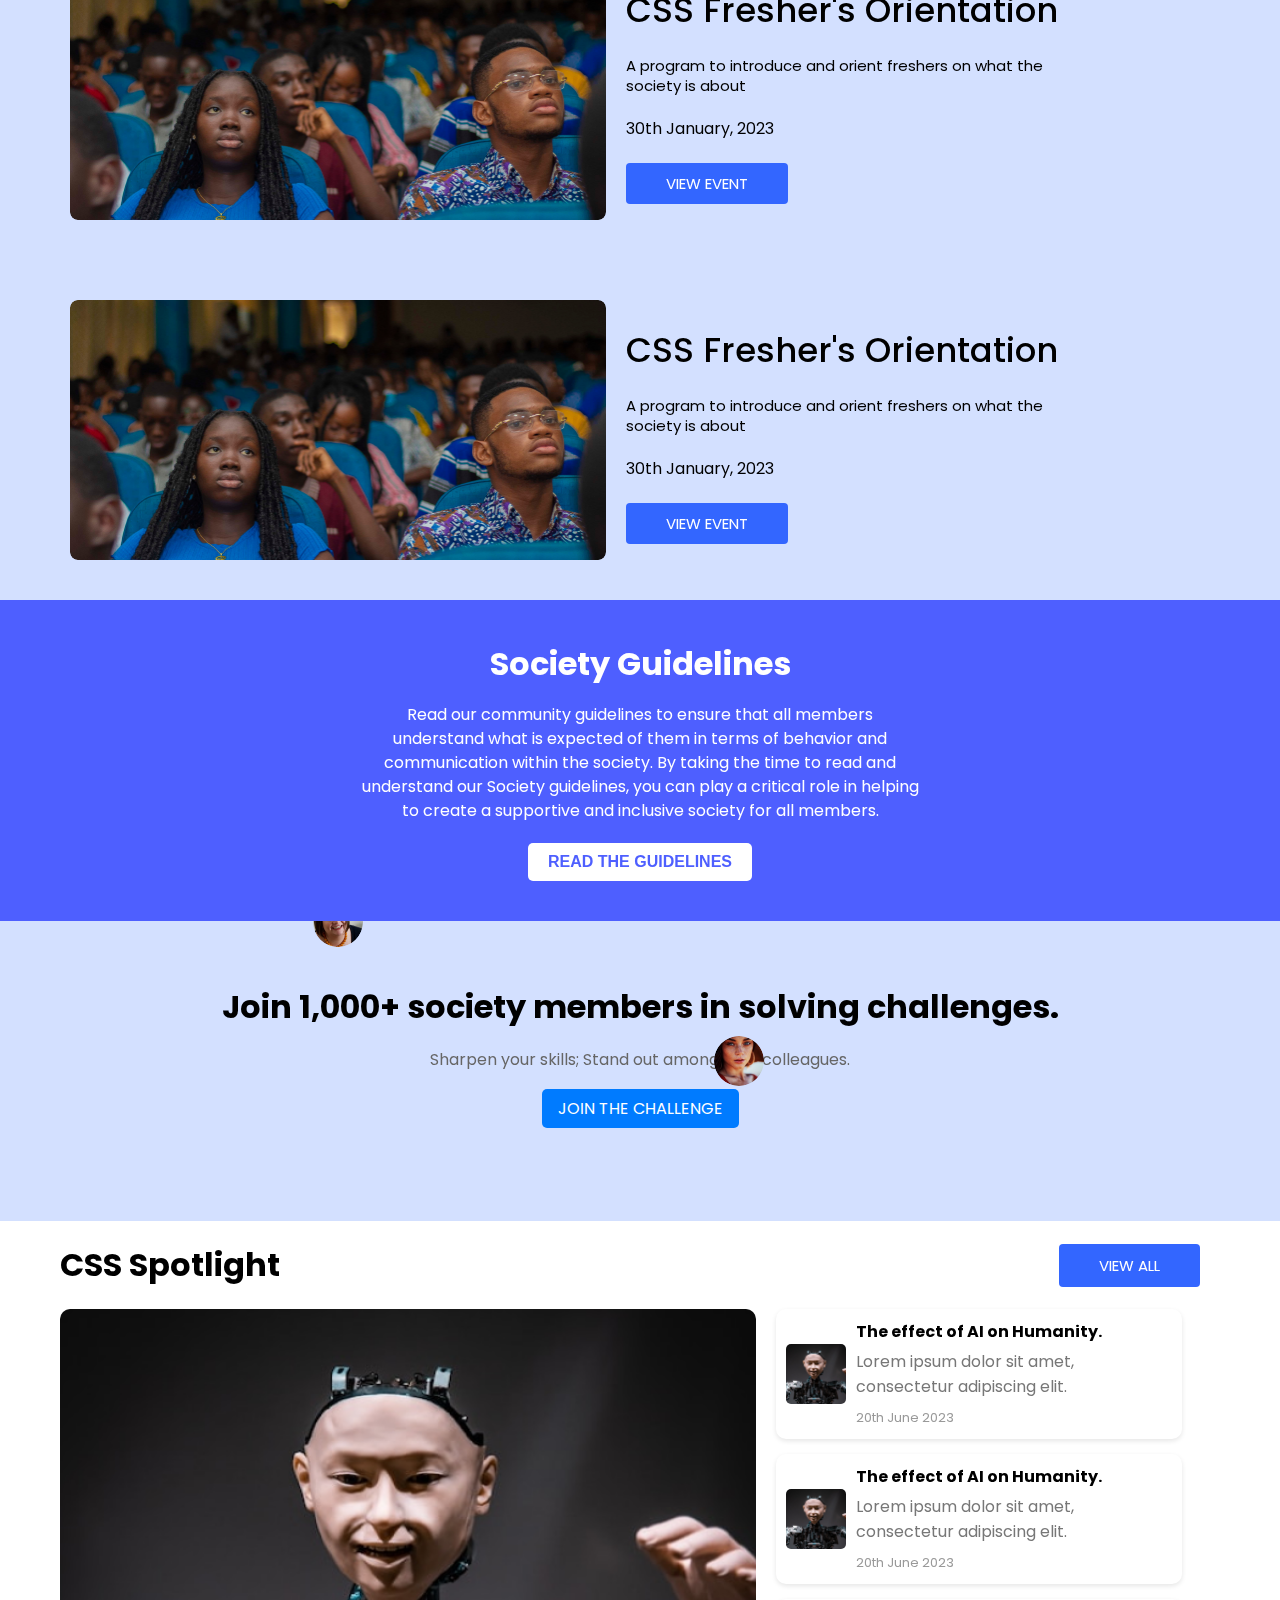
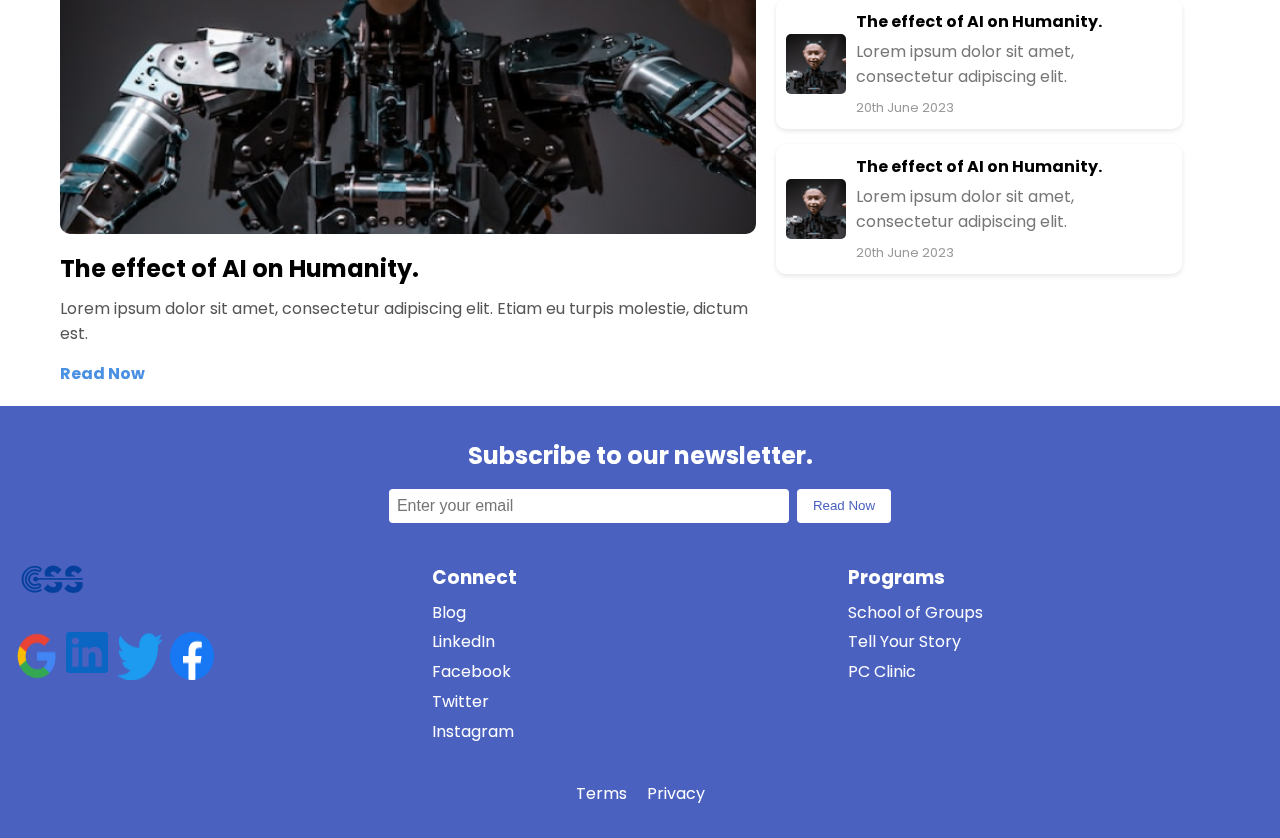
==== commit d94ab01b: "Writing js for sorting dates according to user selection" ====
--- a/index.html
+++ b/index.html
@@ -6,8 +6,8 @@
     <meta name="viewport" content="width=device-width, initial-scale=1.0">
     <title>Computer Science Society</title>
     <link rel="preconnect" href="https://fonts.googleapis.com">
-<link rel="preconnect" href="https://fonts.gstatic.com" crossorigin>
-<link href="https://fonts.googleapis.com/css2?family=Afacad+Flux:wght@100..1000&family=Edu+AU+VIC+WA+NT+Pre:wght@400..700&family=Inter:ital,opsz,wght@0,14..32,100..900;1,14..32,100..900&family=Poppins:ital,wght@0,100;0,200;0,300;0,400;0,500;0,600;0,700;0,800;0,900;1,100;1,200;1,300;1,400;1,500;1,600;1,700;1,800;1,900&family=Roboto:ital,wght@0,100;0,300;0,400;0,500;0,700;0,900;1,100;1,300;1,400;1,500;1,700;1,900&display=swap" rel="stylesheet">
+    <link rel="preconnect" href="https://fonts.gstatic.com" crossorigin>
+    <link href="https://fonts.googleapis.com/css2?family=Afacad+Flux:wght@100..1000&family=Edu+AU+VIC+WA+NT+Pre:wght@400..700&family=Inter:ital,opsz,wght@0,14..32,100..900;1,14..32,100..900&family=Poppins:ital,wght@0,100;0,200;0,300;0,400;0,500;0,600;0,700;0,800;0,900;1,100;1,200;1,300;1,400;1,500;1,600;1,700;1,800;1,900&family=Roboto:ital,wght@0,100;0,300;0,400;0,500;0,700;0,900;1,100;1,300;1,400;1,500;1,700;1,900&display=swap" rel="stylesheet">
     <link rel="preconnect" href="https://fonts.googleapis.com">
     <link rel="preconnect" href="https://fonts.gstatic.com" crossorigin>
     <link href="https://fonts.googleapis.com/css2?family=Afacad+Flux:wght@100..1000&family=Edu+AU+VIC+WA+NT+Pre:wght@400..700&family=Inter:ital,opsz,wght@0,14..32,100..900;1,14..32,100..900&family=Poppins:ital,wght@0,100;0,200;0,300;0,400;0,500;0,600;0,700;0,800;0,900;1,100;1,200;1,300;1,400;1,500;1,600;1,700;1,800;1,900&family=Roboto:ital,wght@0,100;0,300;0,400;0,500;0,700;0,900;1,100;1,300;1,400;1,500;1,700;1,900&display=swap" rel="stylesheet">
@@ -252,10 +252,6 @@
         </div>
     </footer>
 
-
-
-
-
     <script src="/scripts/script.js"></script>
 </body>
 </html>
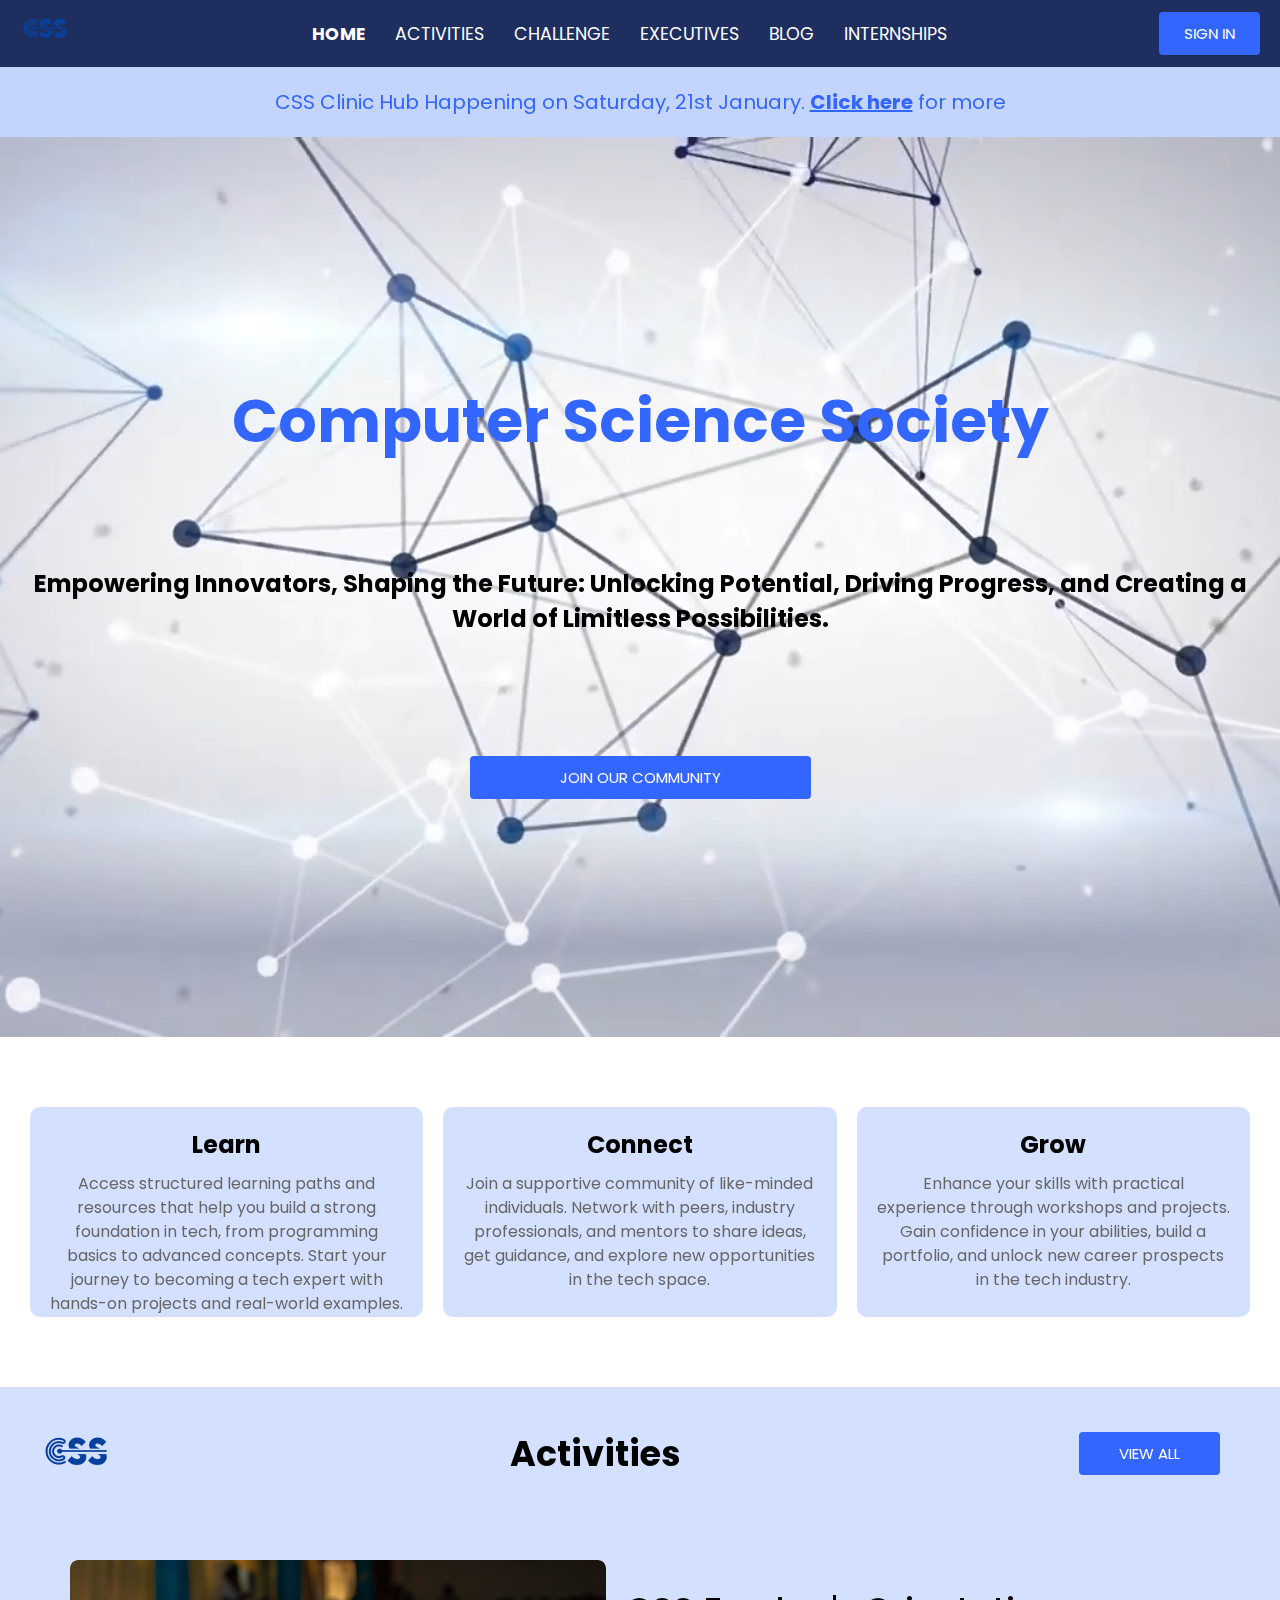
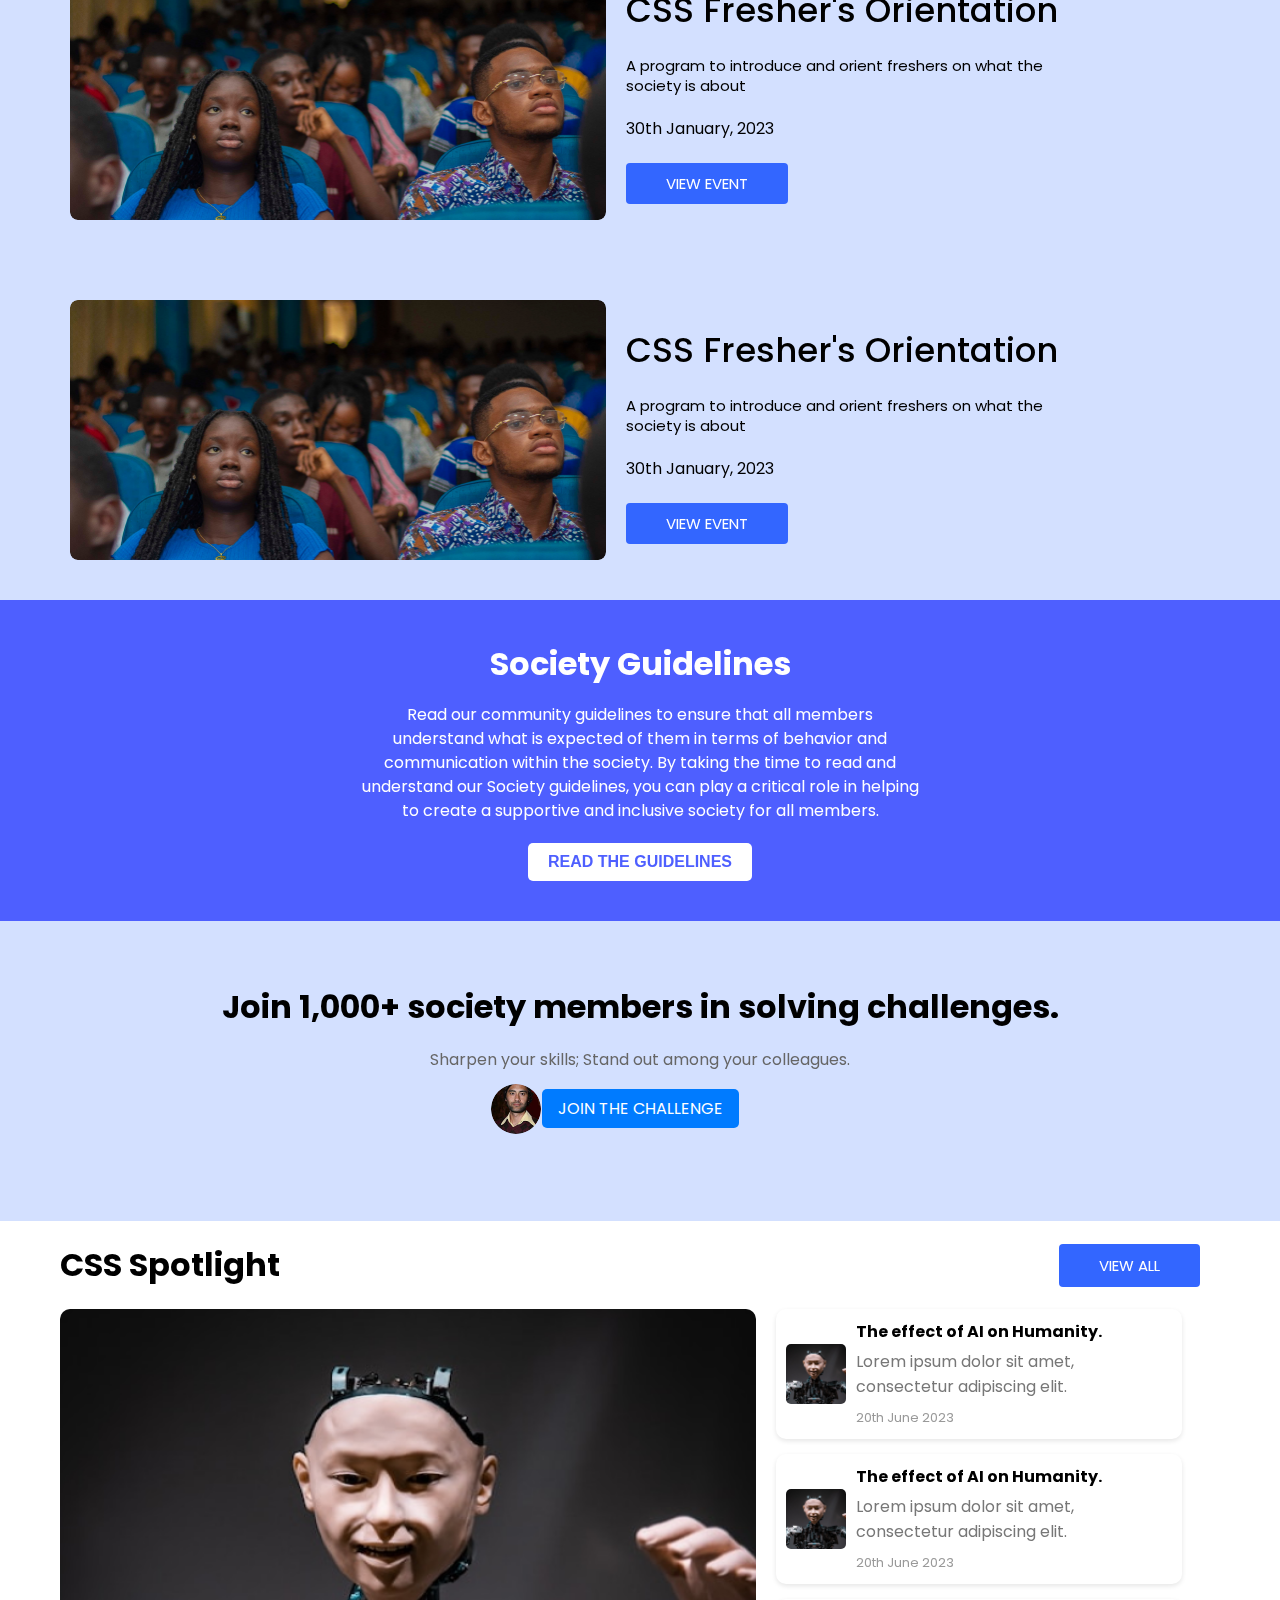
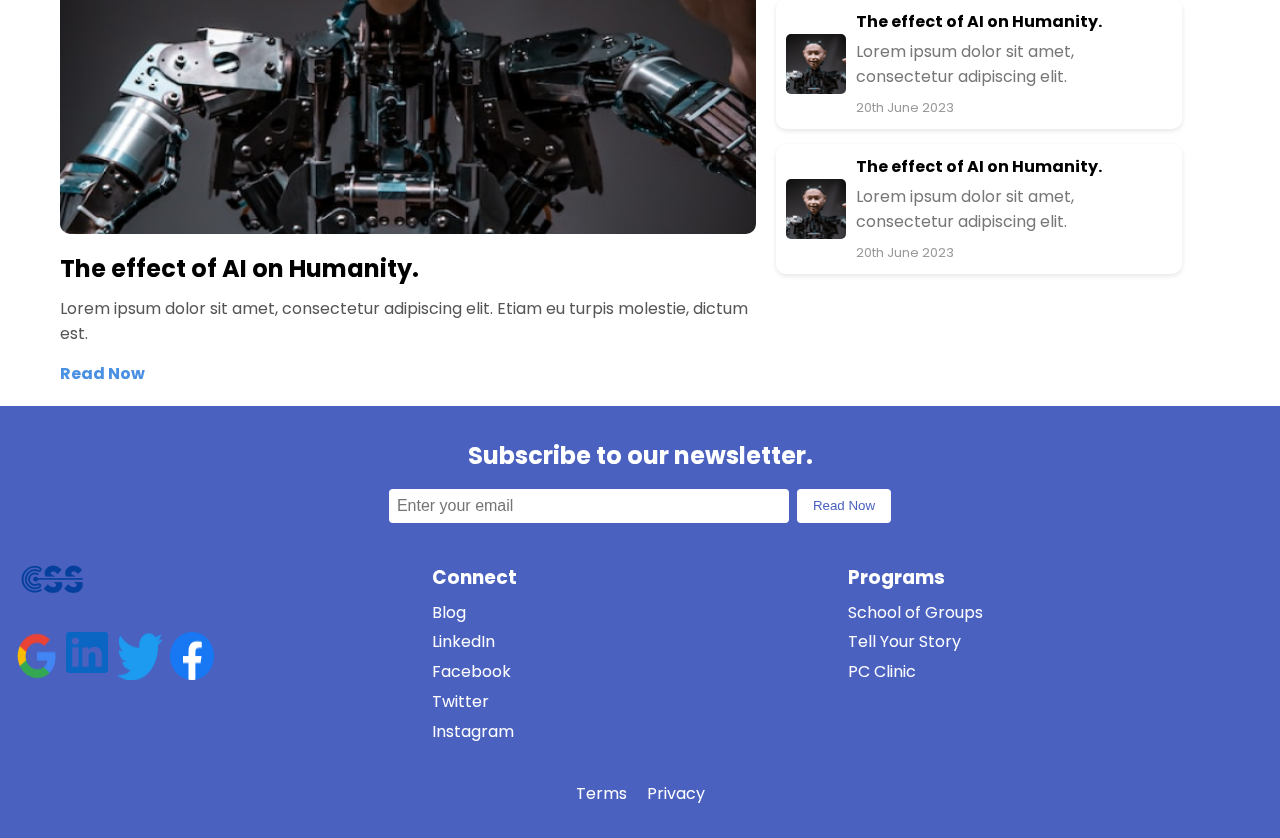
==== commit 937daa07: "Challenge page" ====
--- a/index.html
+++ b/index.html
@@ -23,7 +23,7 @@
             <span class="menu">
                 <li><a style="font-weight: Bold;">Home</a></li>
                 <li><a href="/pages/activities.html">Activities</a></li>
-                <li><a href="">Challenge</a></li>
+                <li><a href="/pages/challenge.html">Challenge</a></li>
                 <li><a href="">Executives</a></li>
                 <li><a href="">Blog</a></li>
                 <li><a href="">Internships</a></li>
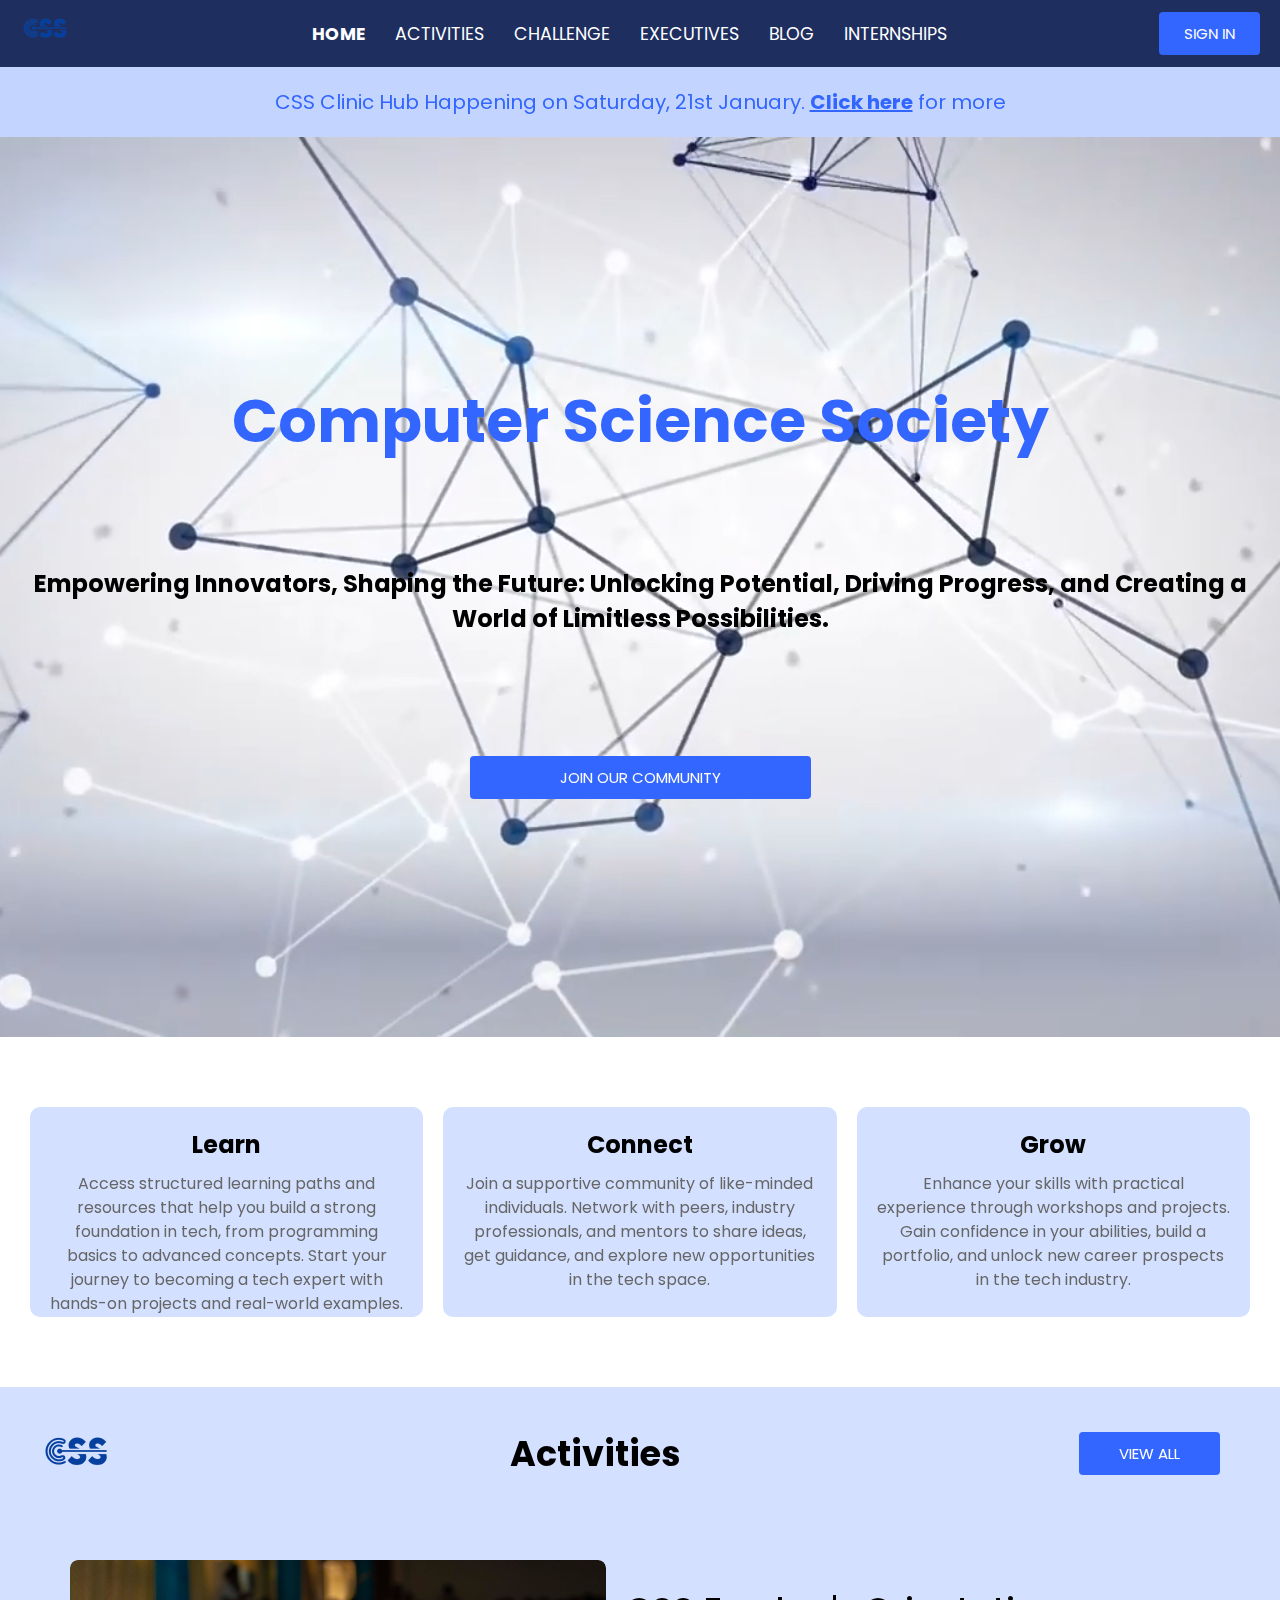
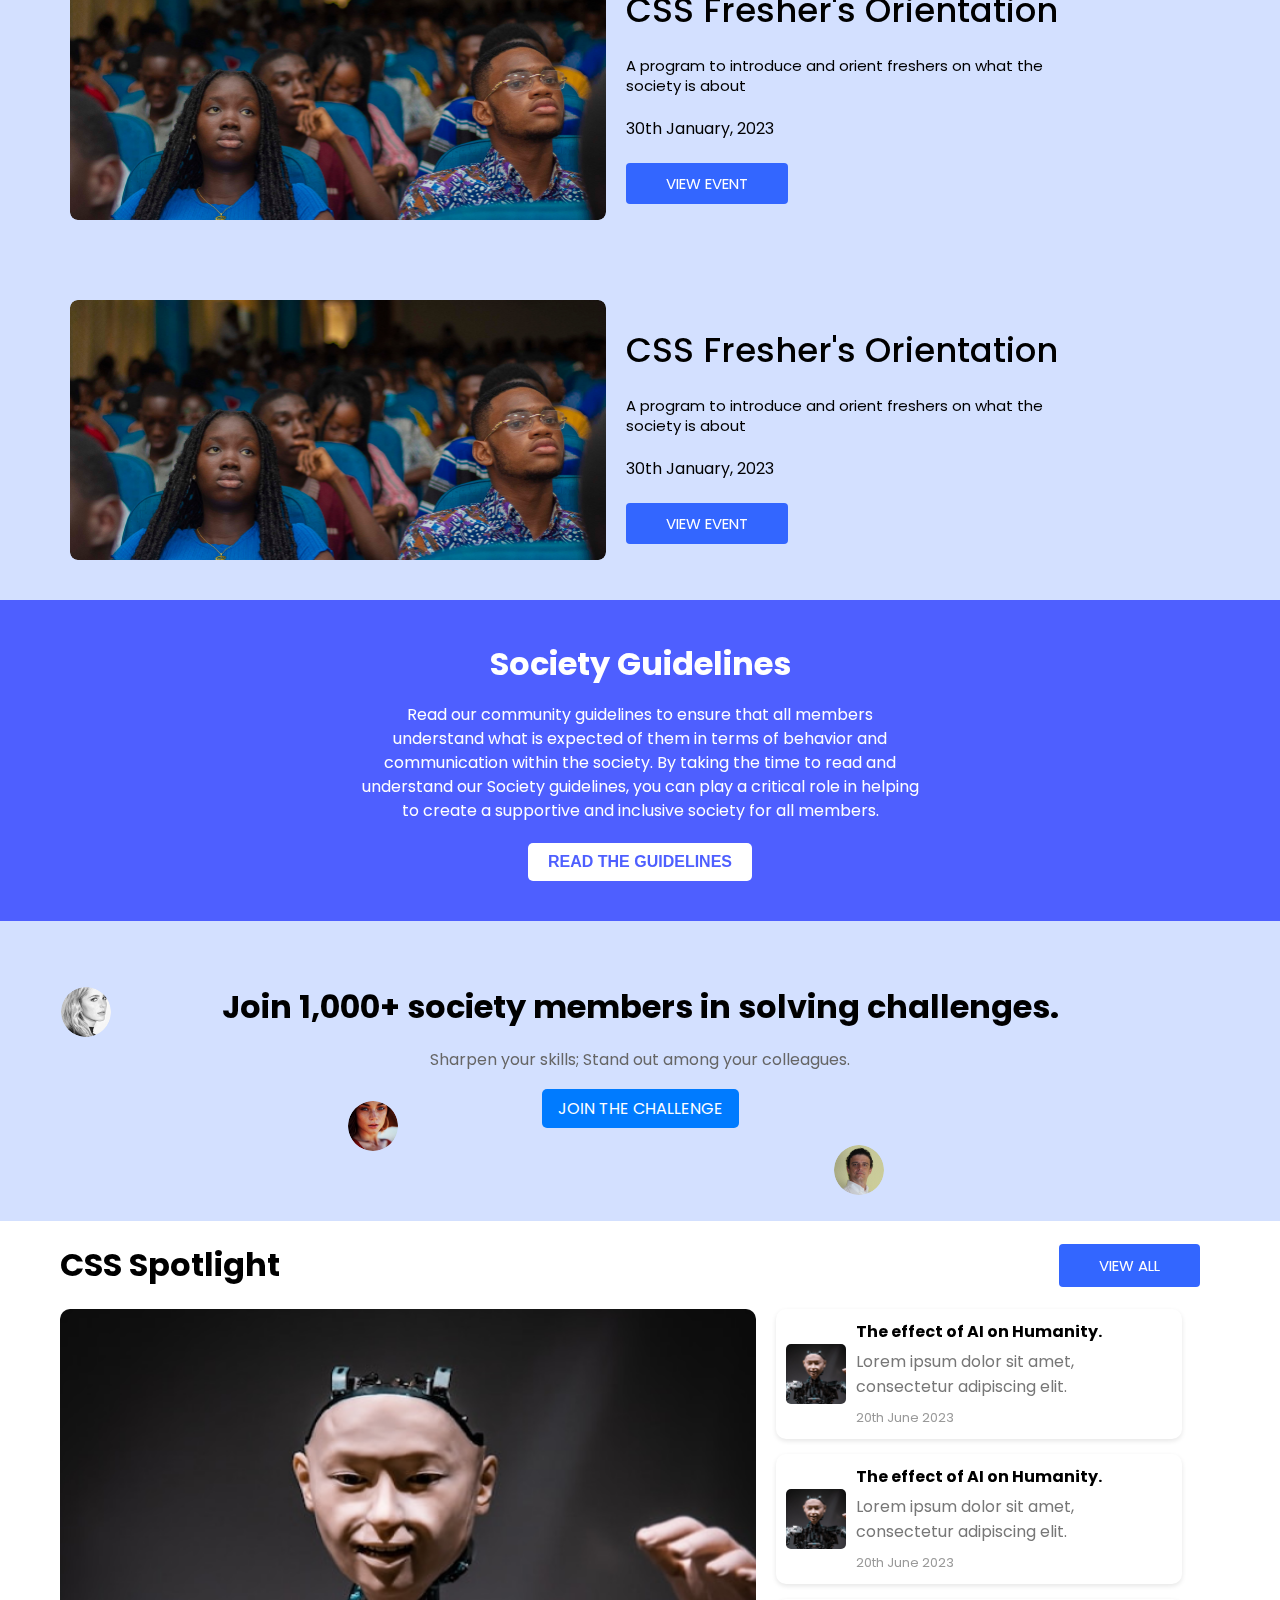
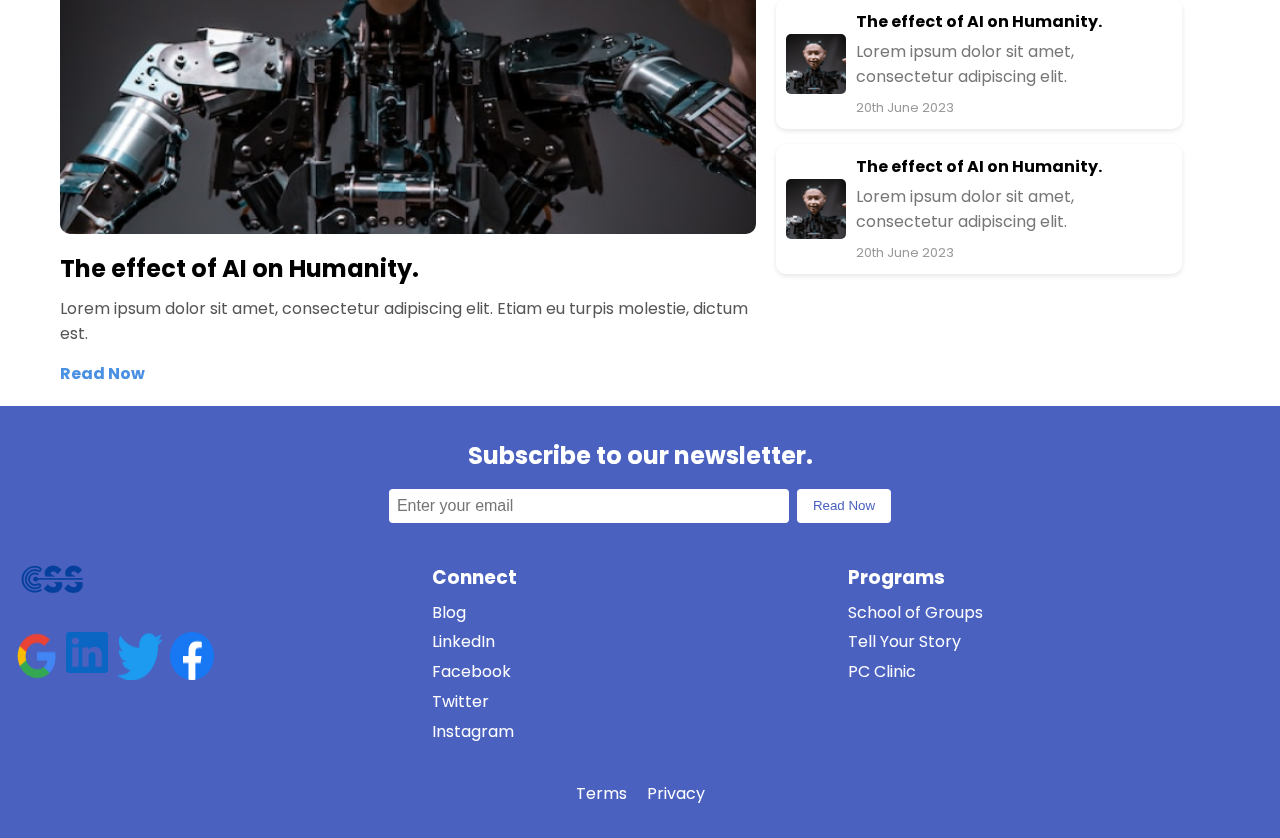
==== commit d27949bb: "Commit" ====
--- a/index.html
+++ b/index.html
@@ -24,7 +24,7 @@
                 <li><a style="font-weight: Bold;">Home</a></li>
                 <li><a href="/pages/activities.html">Activities</a></li>
                 <li><a href="/pages/challenge.html">Challenge</a></li>
-                <li><a href="">Executives</a></li>
+                <li><a href="/pages/executives.html">Executives</a></li>
                 <li><a href="">Blog</a></li>
                 <li><a href="">Internships</a></li>
 
@@ -39,7 +39,7 @@
     </header>
 
     <div class="event-suggestionflex">
-        <p class="event-suggestion">CSS Clinic Hub Happening on Saturday&comma; 21st January. <a class="event-redirect" href="">Click here</a> for more</p>
+        <p class="event-suggestion">CSS Clinic Hub Happening on Saturday&comma; 21st January. <a class="event-redirect" href="/pages/activities.html">Click here</a> for more</p>
     </div>
 
 
@@ -76,7 +76,7 @@
         <div class="heading-flex">
             <img class="css-logo" src="/assets/csslogopng 1.png" alt="CSS Logo">
             <h1 class="heading-1">Activities</h1>
-            <a class="view-button">VIEW ALL</a>
+            <a href="/pages/activities.html" class="view-button">VIEW ALL</a>
         </div>
 
 
@@ -229,7 +229,7 @@
                 <h3>Connect</h3>
                 <ul>
                     <li><a href="#" class="footer-link">Blog</a></li>
-                    <li><a href="#" class="footer-link">LinkedIn</a></li>
+                    <li><a href="https://www.linkedin.com/in/thecssknust-original/" class="footer-link">LinkedIn</a></li>
                     <li><a href="#" class="footer-link">Facebook</a></li>
                     <li><a href="#" class="footer-link">Twitter</a></li>
                     <li><a href="#" class="footer-link">Instagram</a></li>
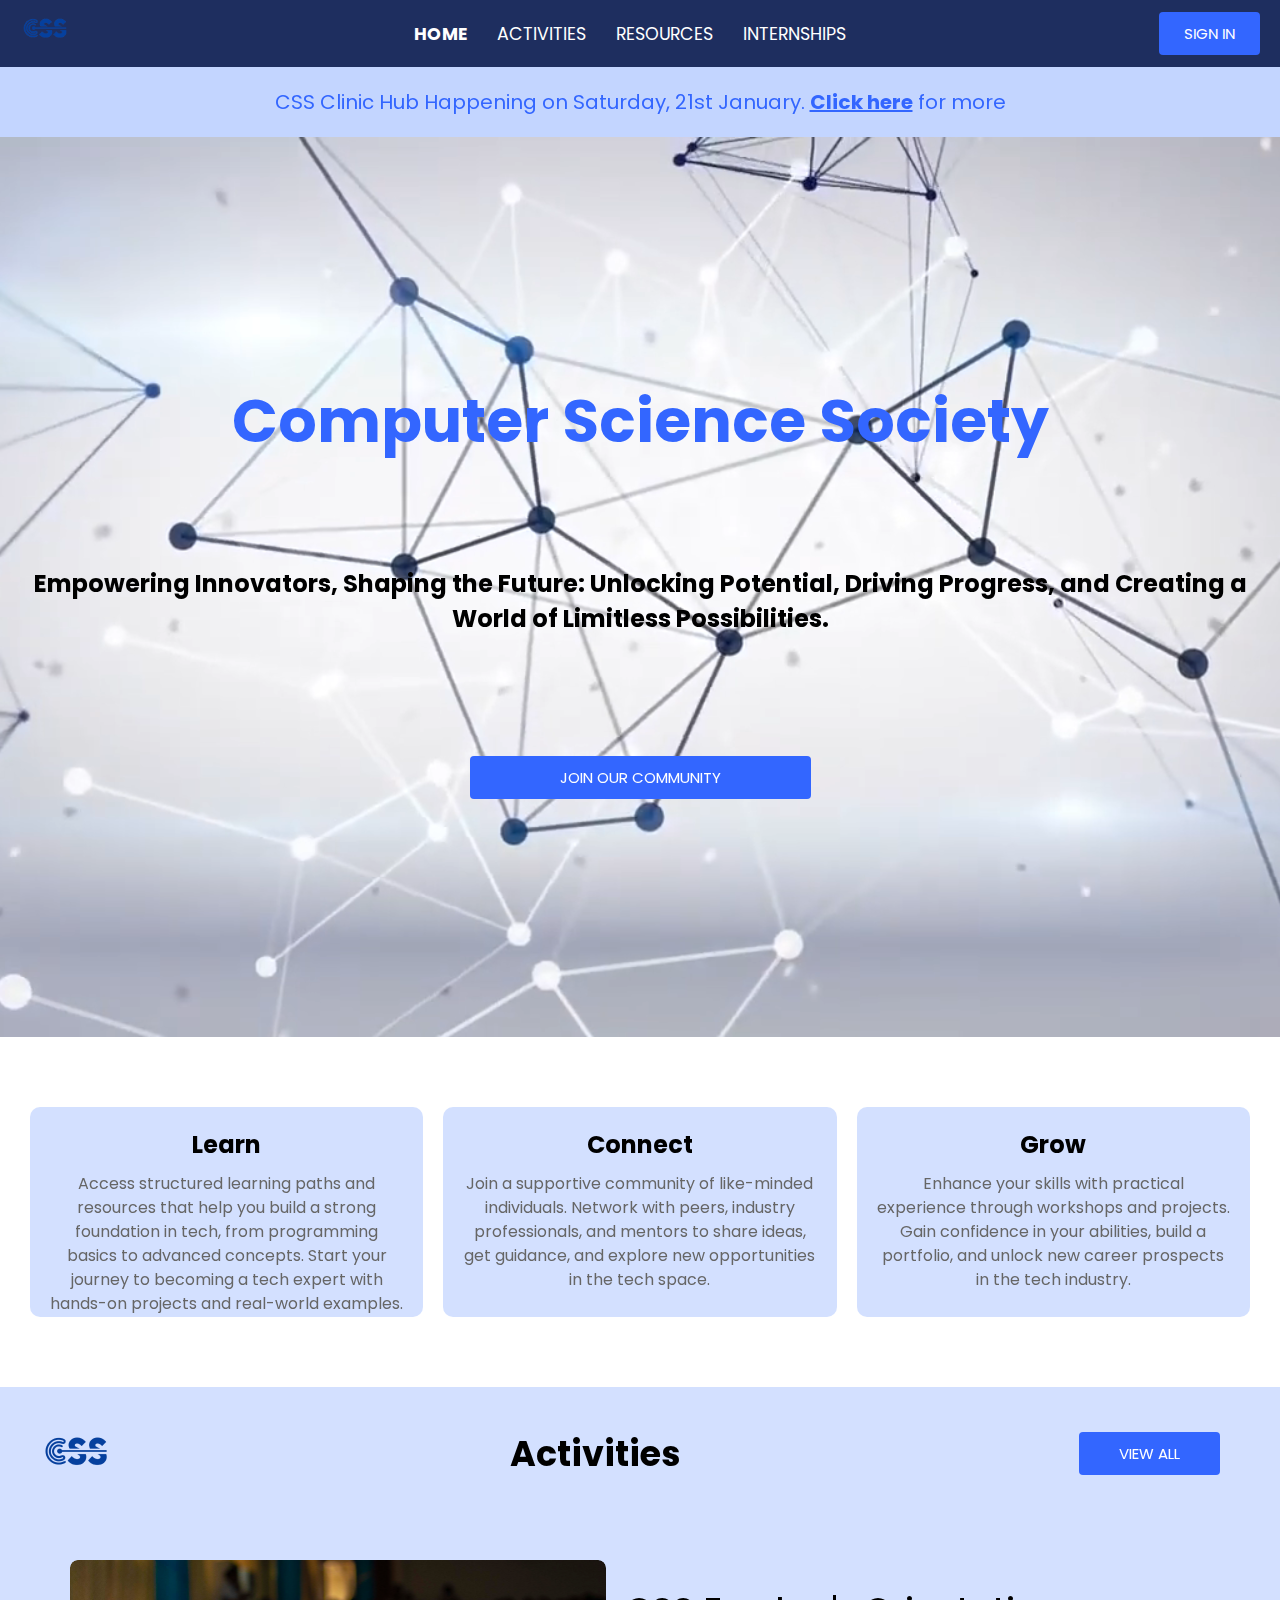
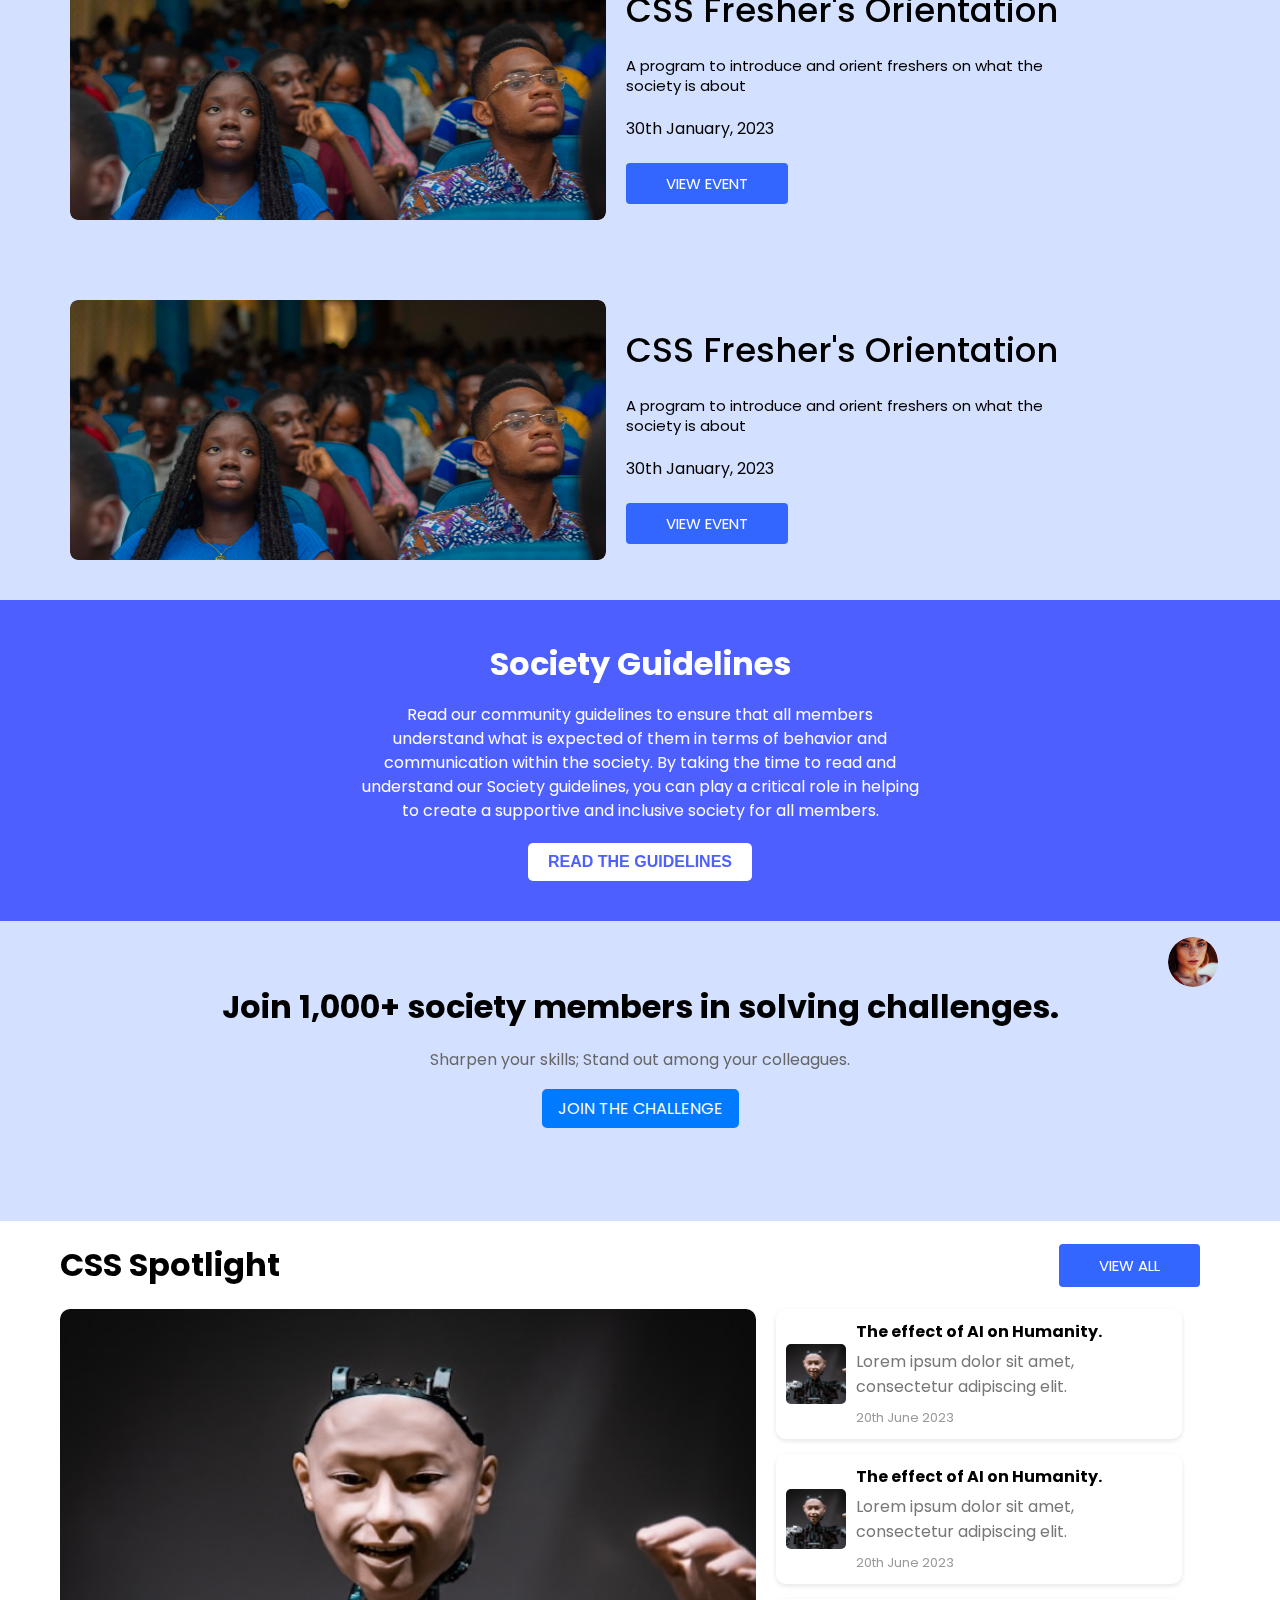
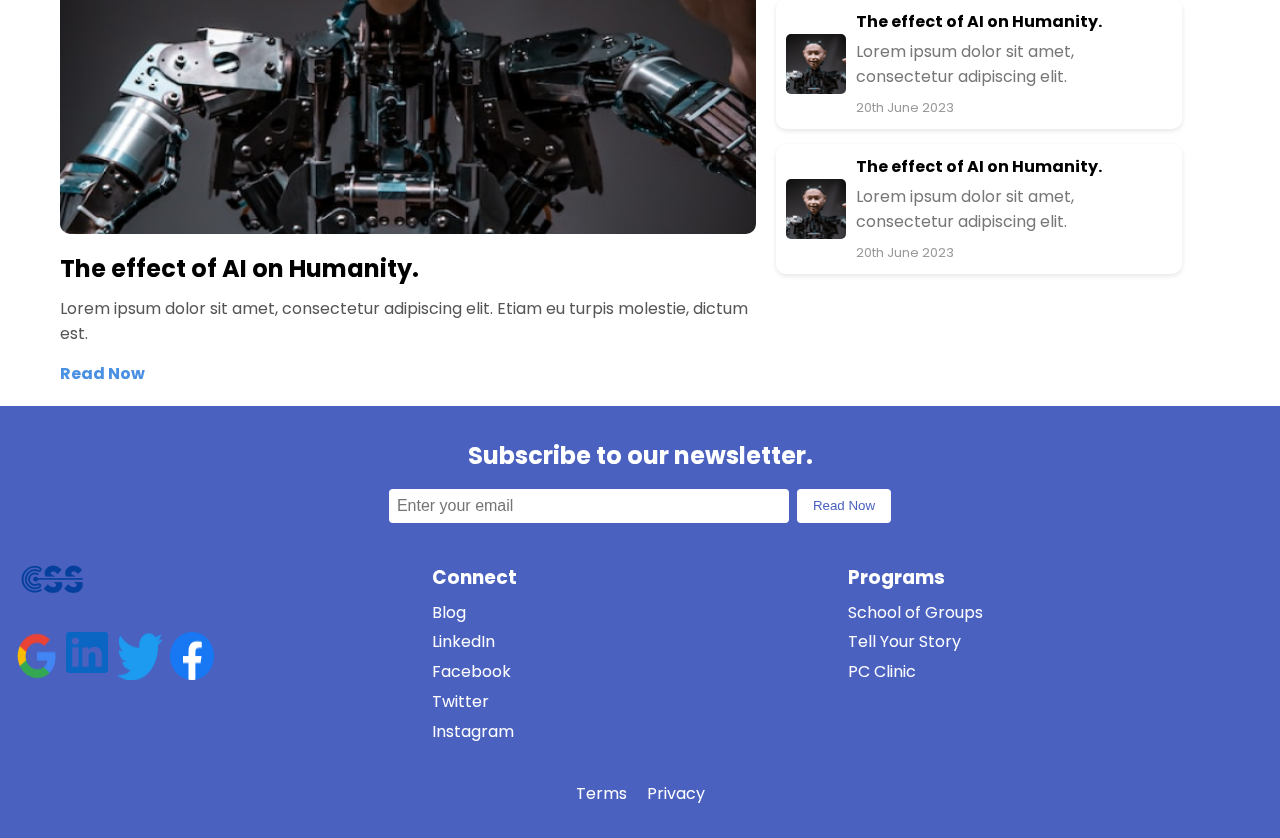
==== commit 0be6b3e9: "commit" ====
--- a/index.html
+++ b/index.html
@@ -23,9 +23,7 @@
             <span class="menu">
                 <li><a style="font-weight: Bold;">Home</a></li>
                 <li><a href="/pages/activities.html">Activities</a></li>
-                <li><a href="/pages/challenge.html">Challenge</a></li>
-                <li><a href="/pages/executives.html">Executives</a></li>
-                <li><a href="">Blog</a></li>
+                <li><a href="/pages/executives.html">Resources</a></li>
                 <li><a href="">Internships</a></li>
 
                 
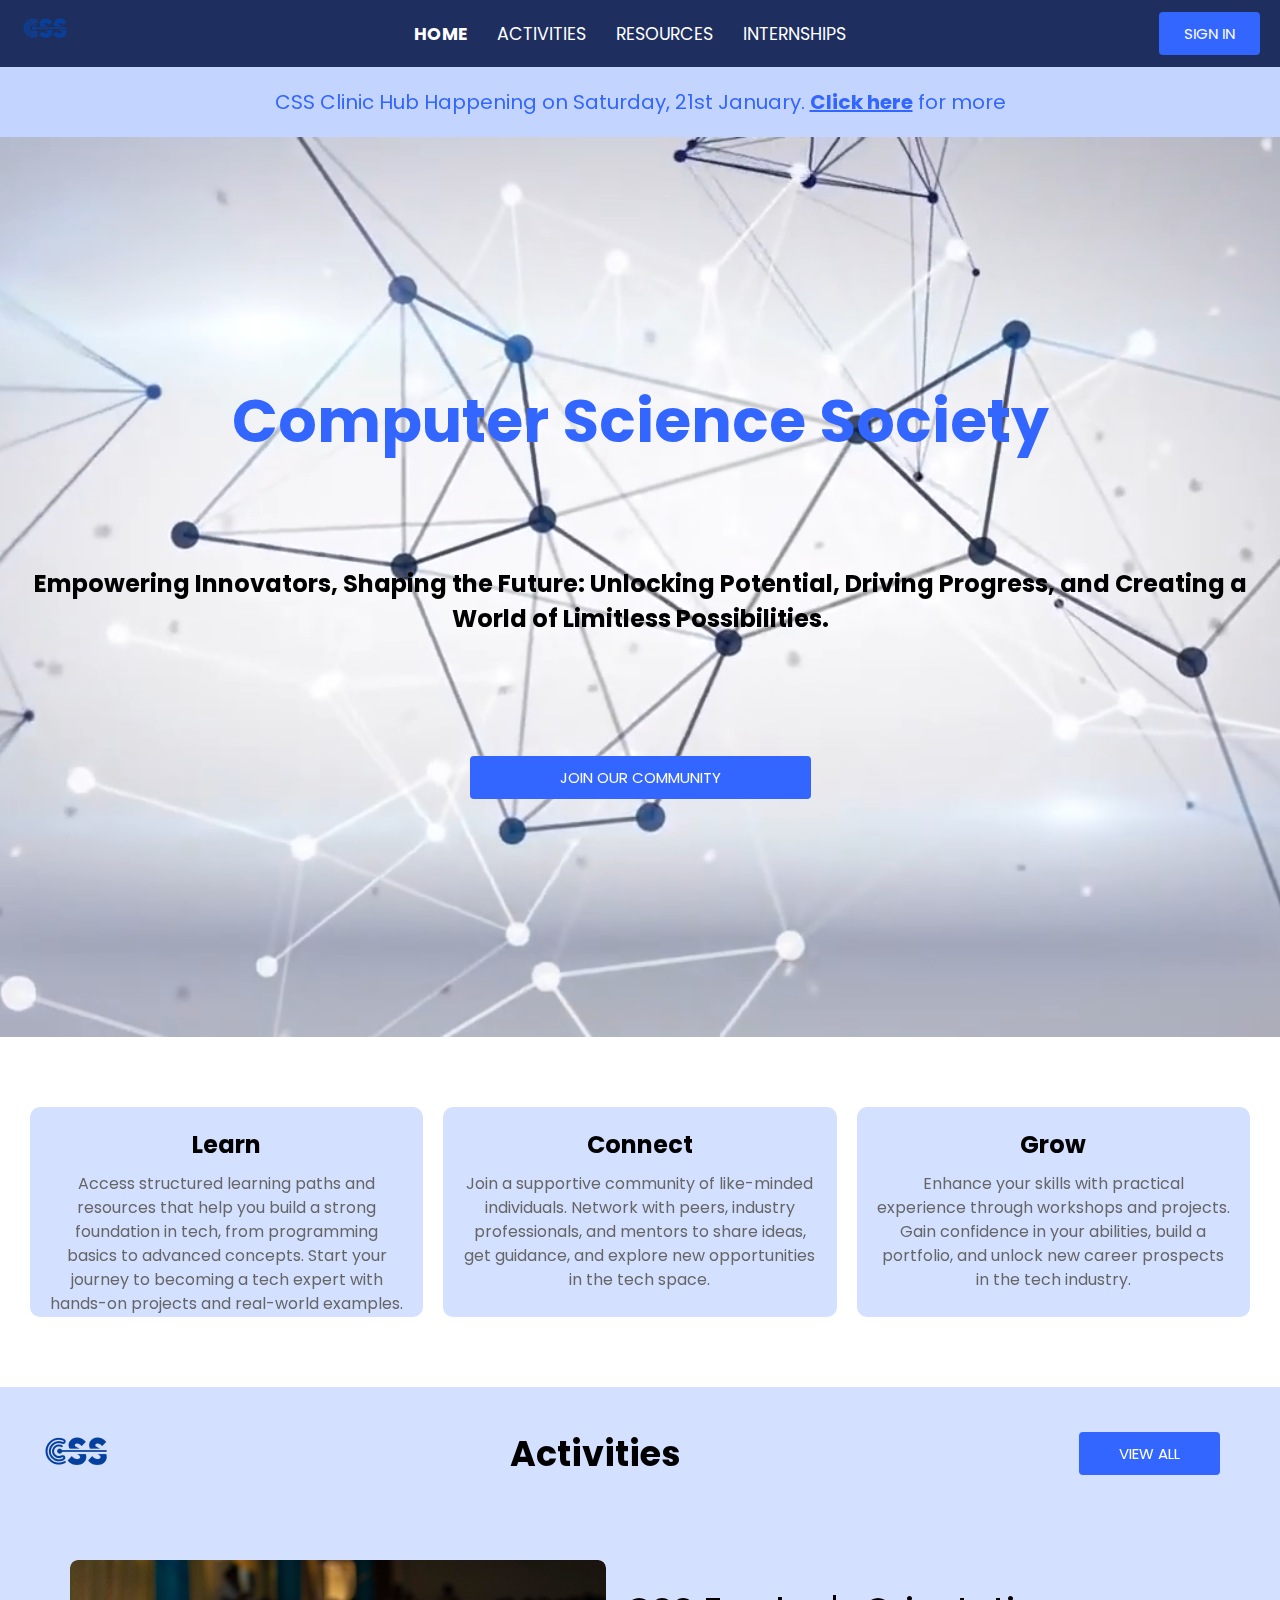
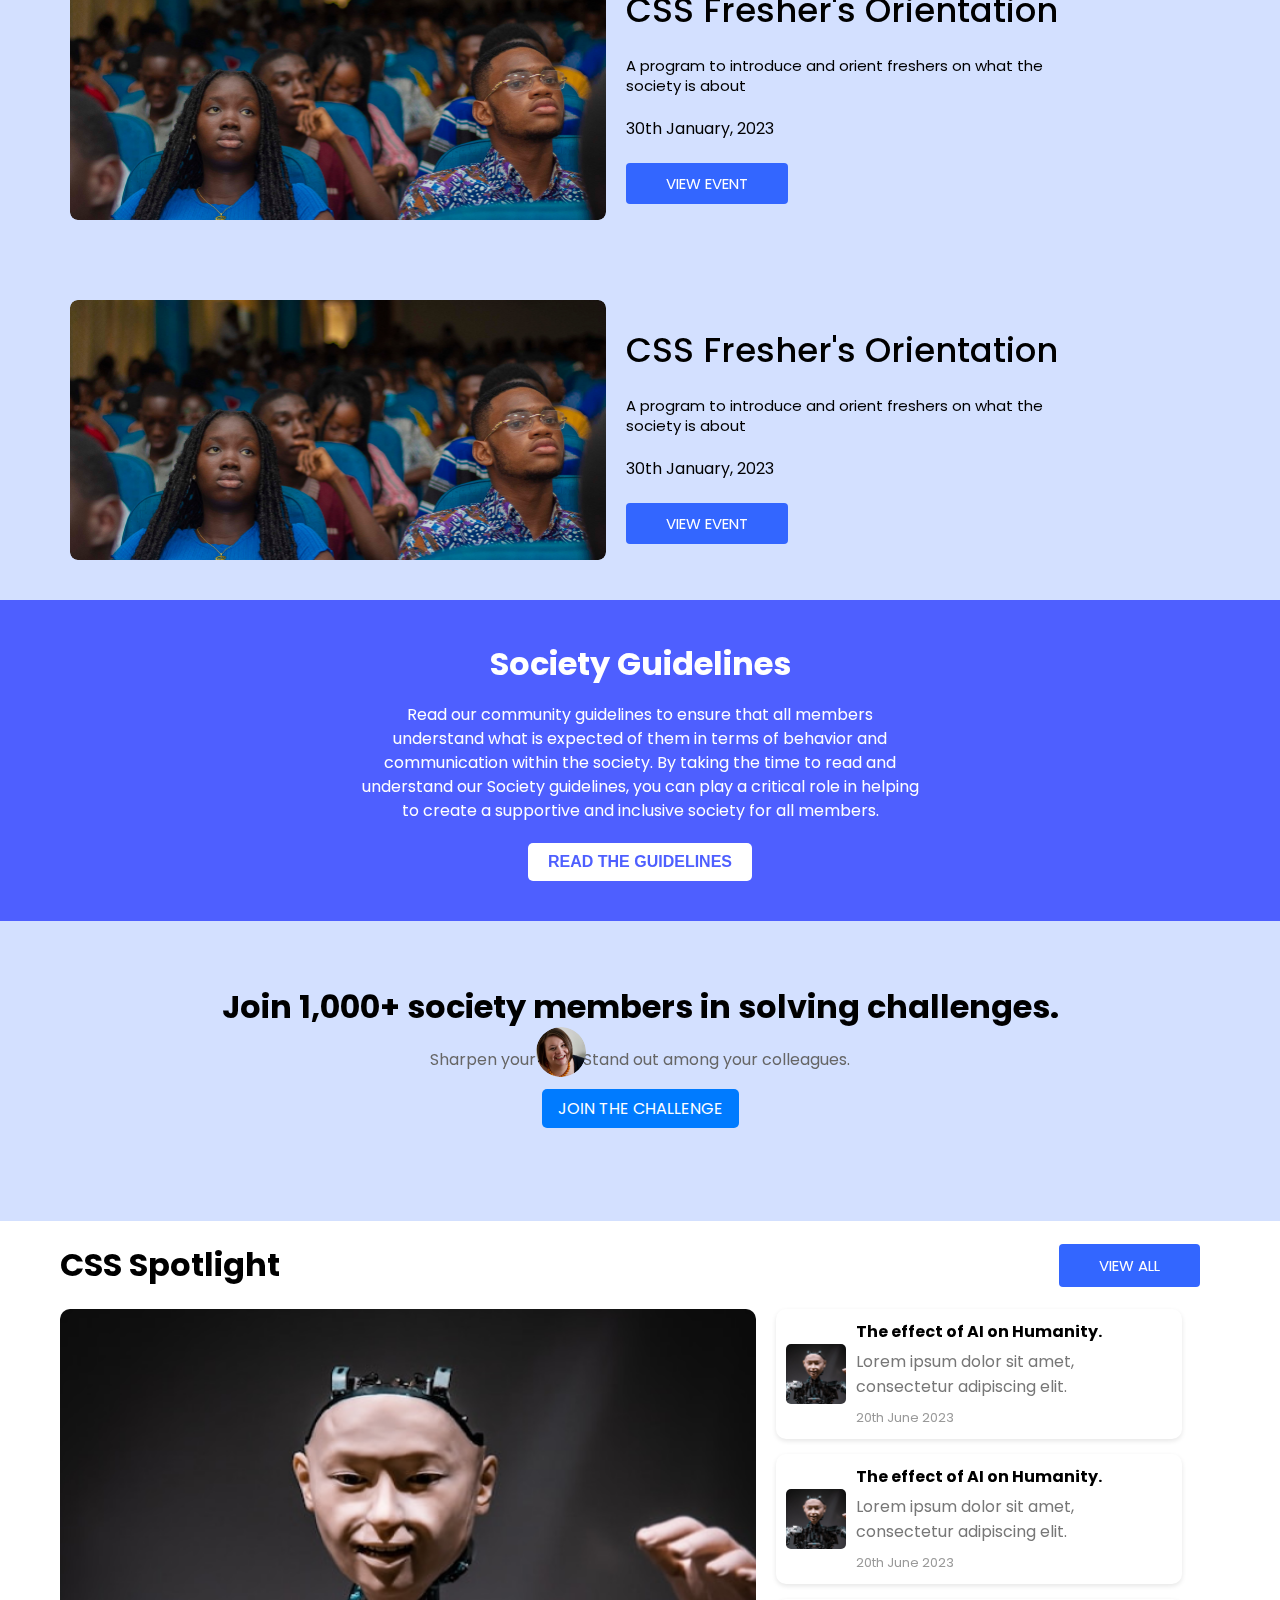
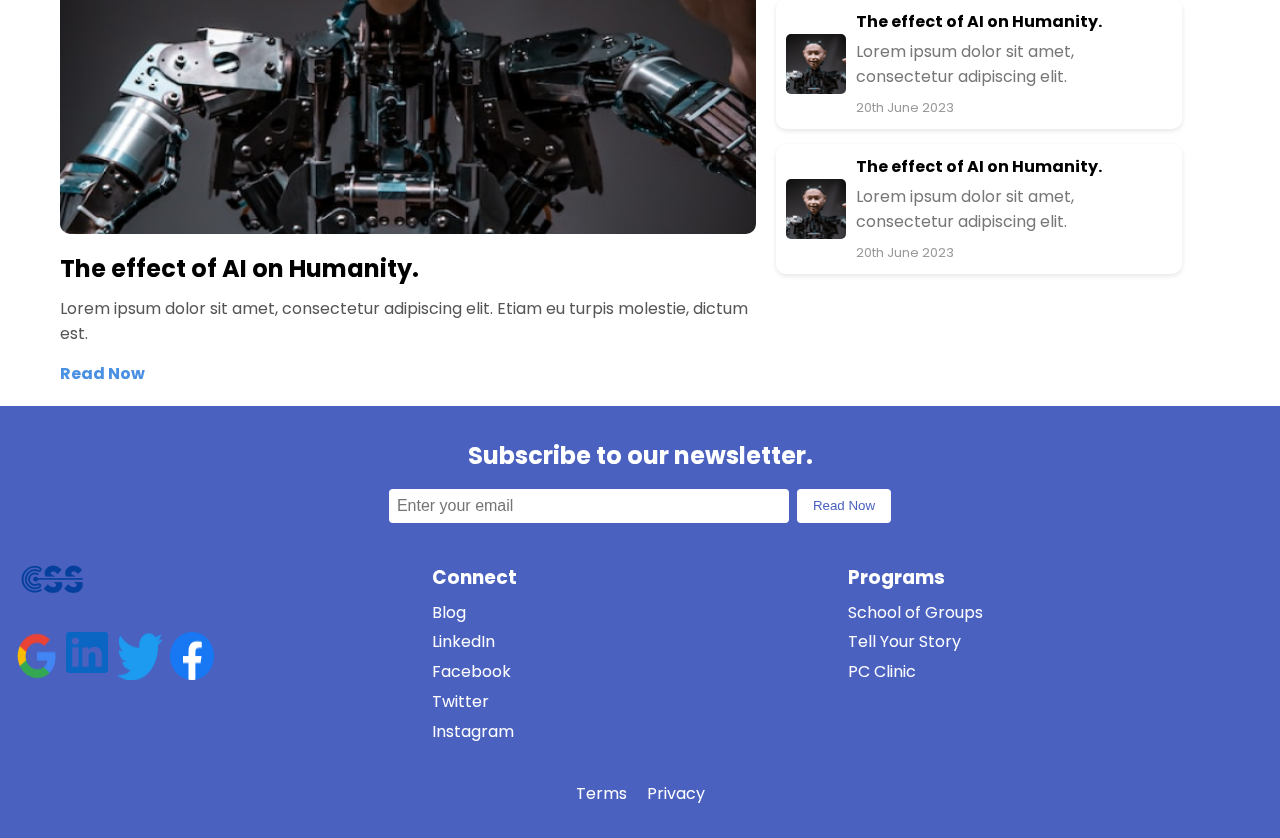
==== commit 242093f9: "REadme" ====
--- a/index.html
+++ b/index.html
@@ -23,8 +23,8 @@
             <span class="menu">
                 <li><a style="font-weight: Bold;">Home</a></li>
                 <li><a href="/pages/activities.html">Activities</a></li>
-                <li><a href="/pages/executives.html">Resources</a></li>
-                <li><a href="">Internships</a></li>
+                <li><a href="/pages/resources.html">Resources</a></li>
+                <li><a href="/pages/internships.html">Internships</a></li>
 
                 
                 <label for="check" class="close-menu"><i class="fas fa-times"></i></label>
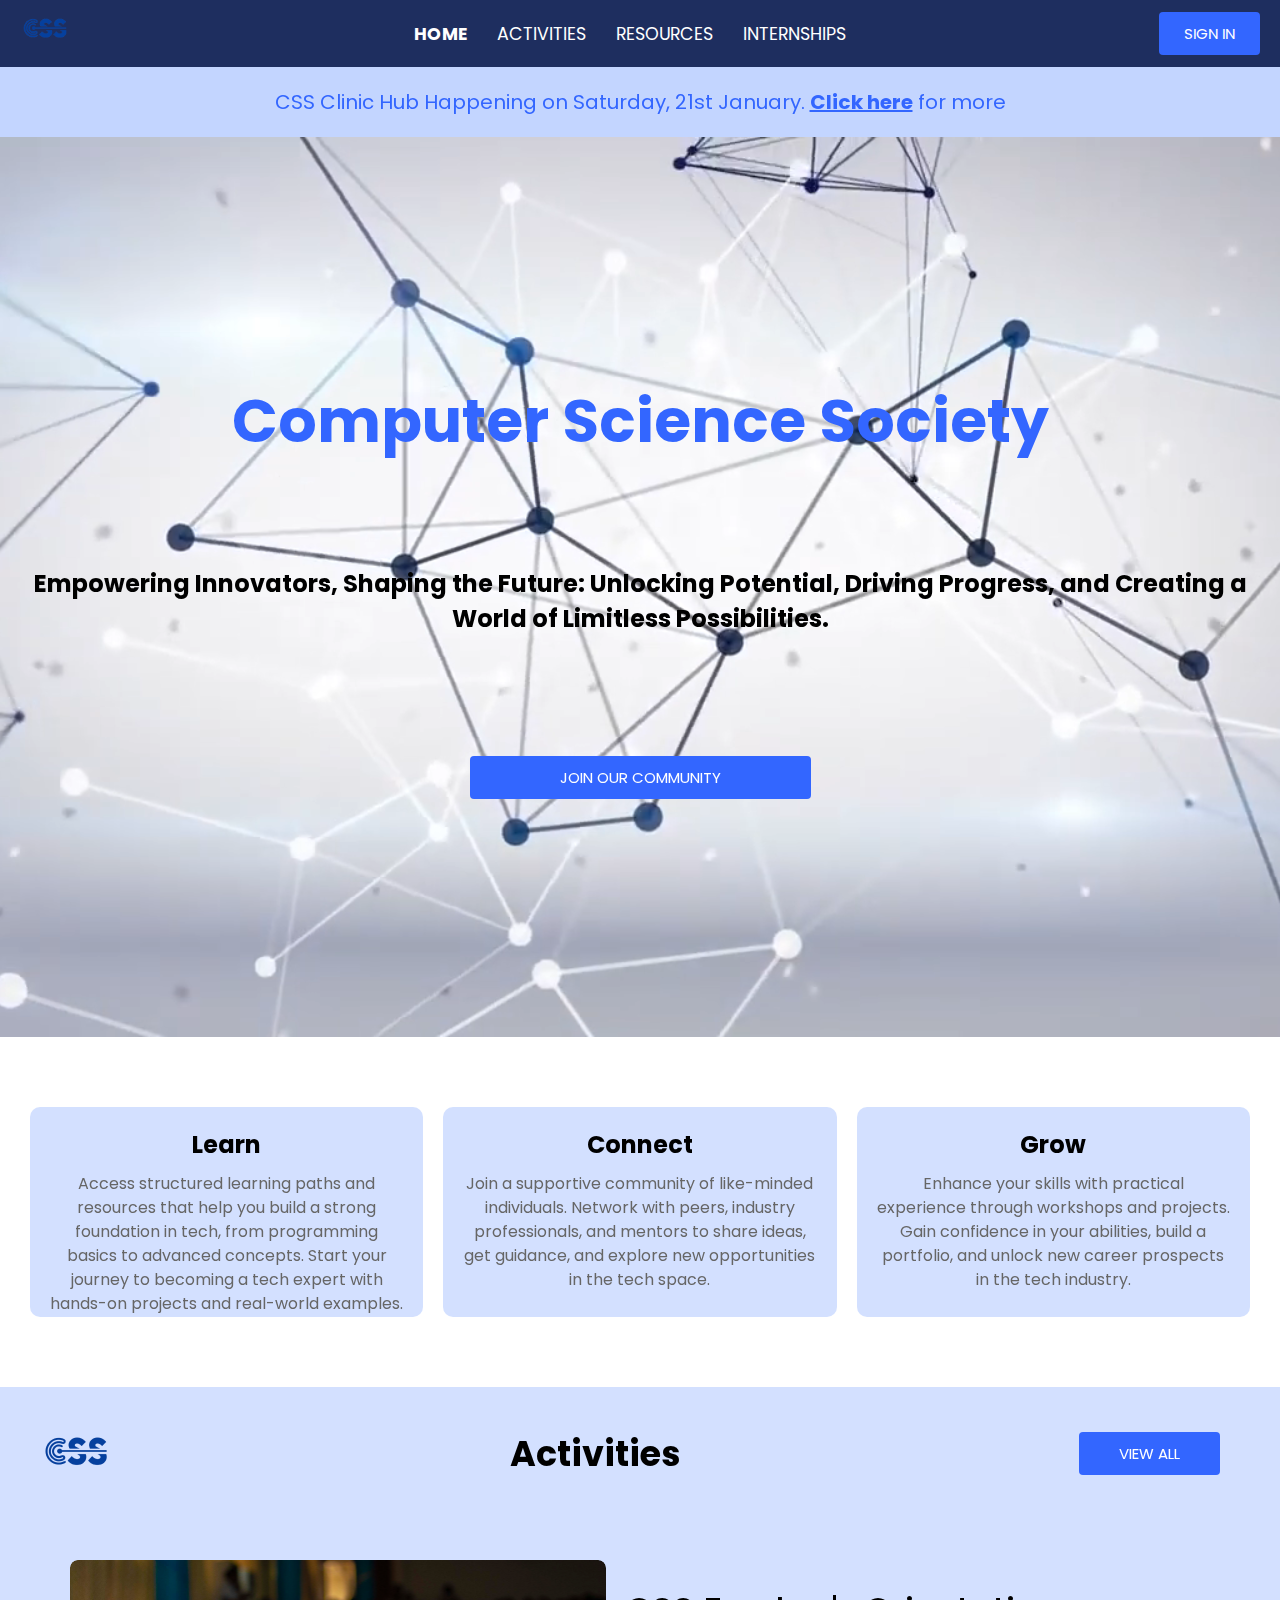
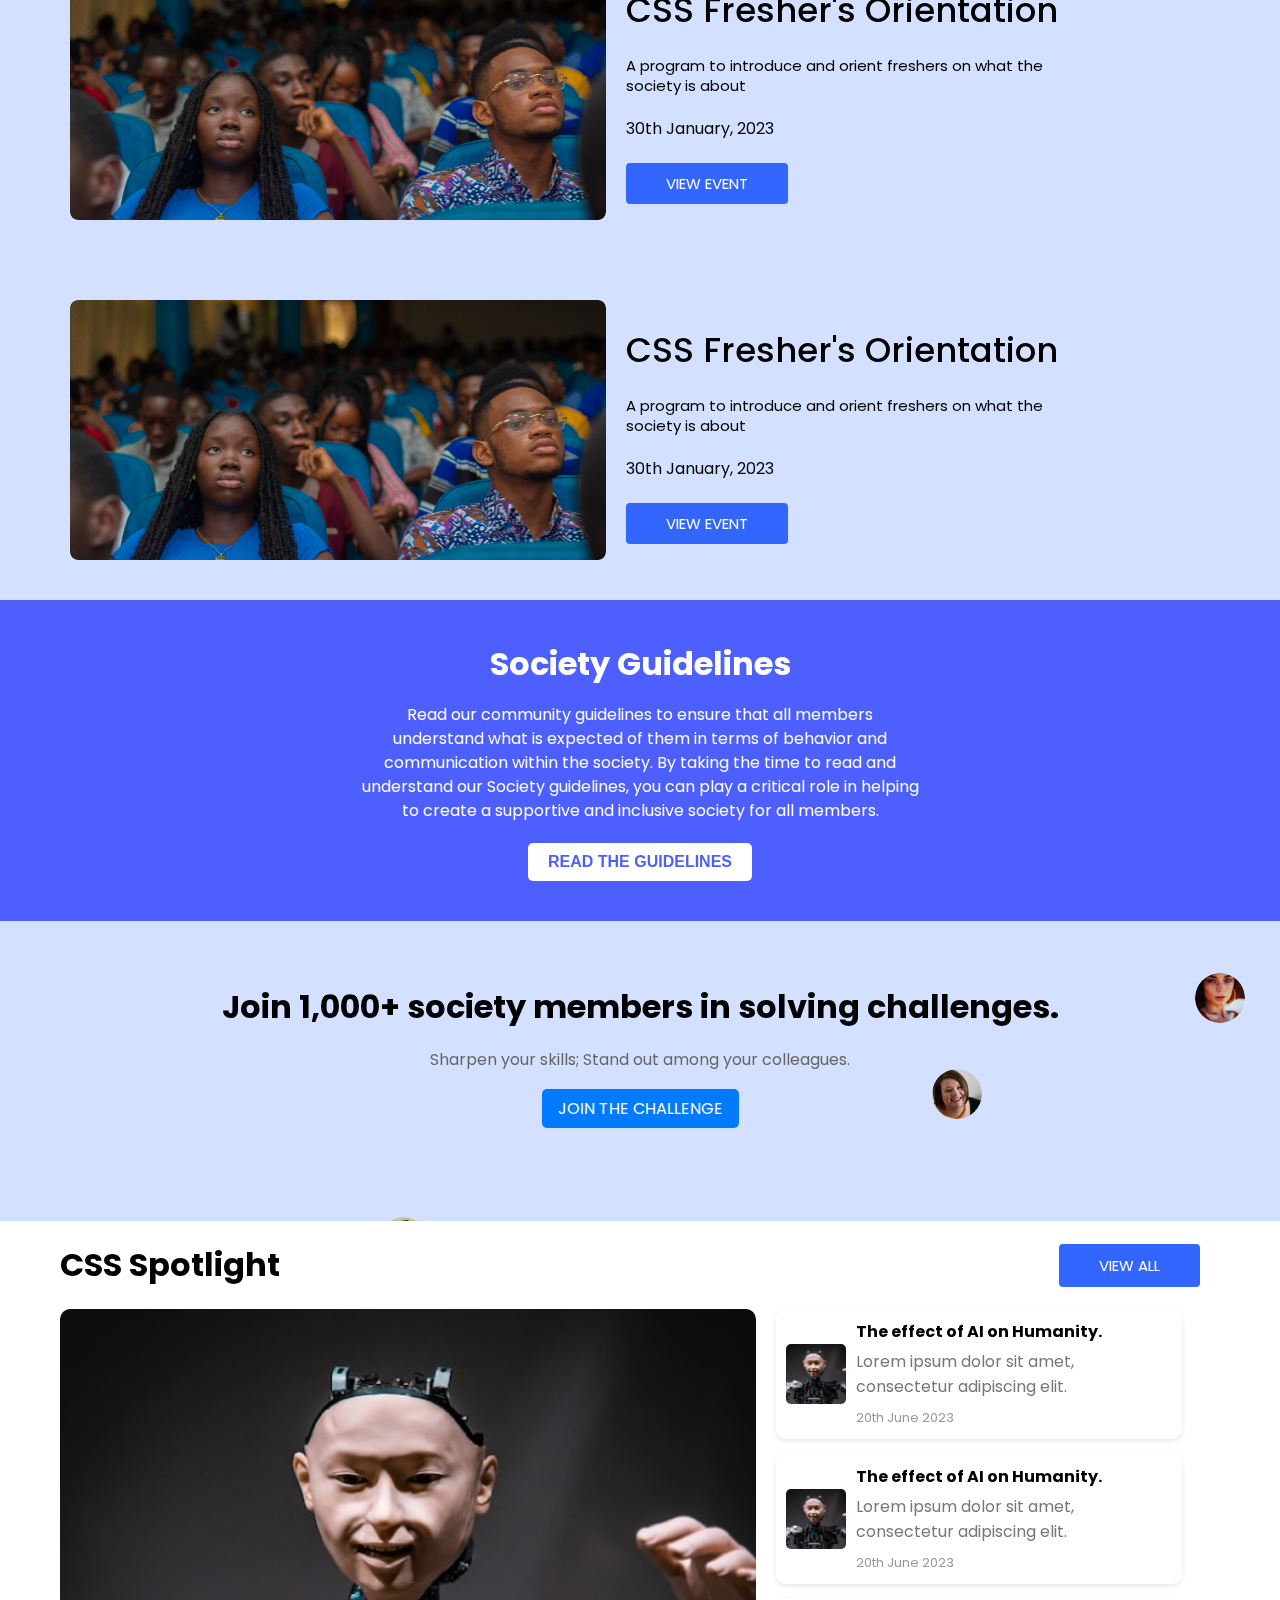
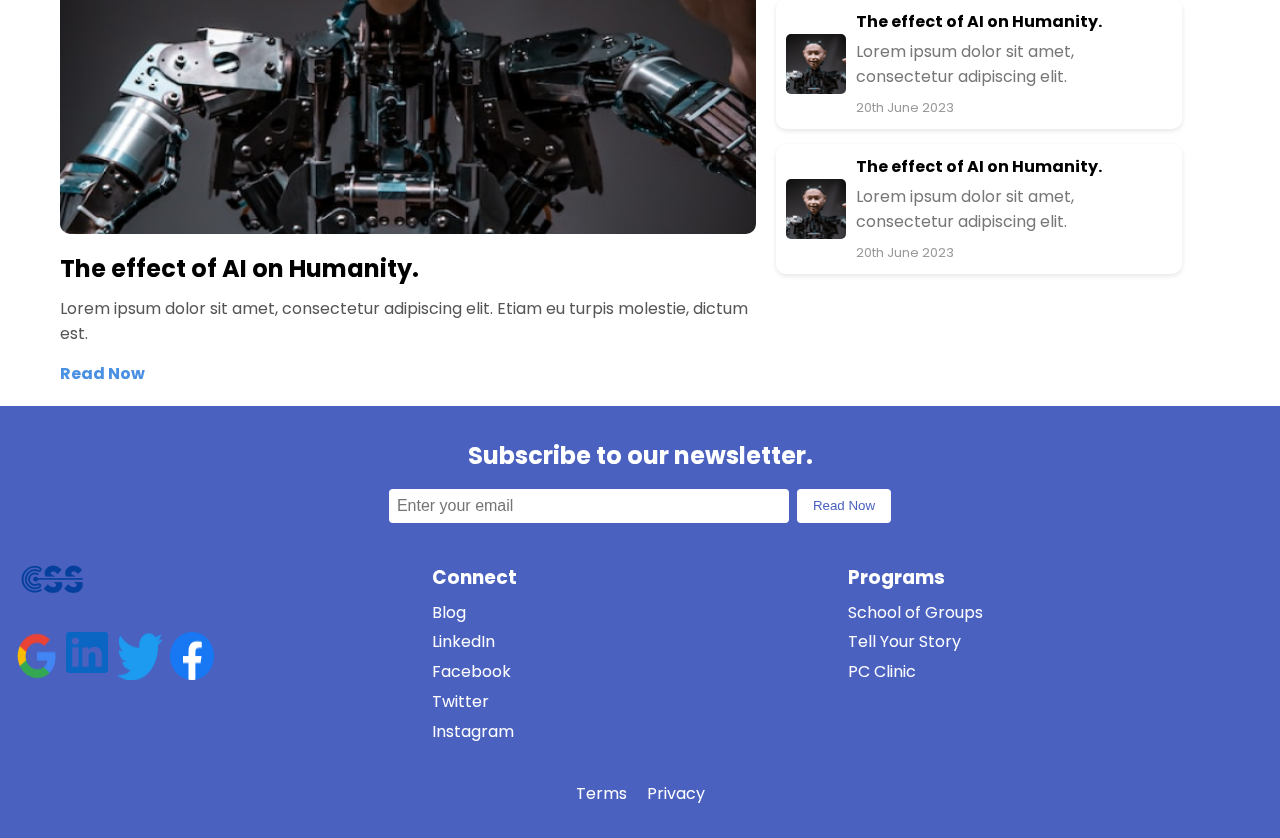
==== commit d2028b36: "target blank" ====
--- a/index.html
+++ b/index.html
@@ -29,7 +29,7 @@
                 
                 <label for="check" class="close-menu"><i class="fas fa-times"></i></label>
             </span>
-            <a class="sign-inbutton" href="pages/signin.html">SIGN IN</a>
+            <a class="sign-inbutton" target="_blank" href="pages/signin.html">SIGN IN</a>
             <label for="check" class="open-menu"><i class="fas fa-bars"></i></label>
             
         </ul>
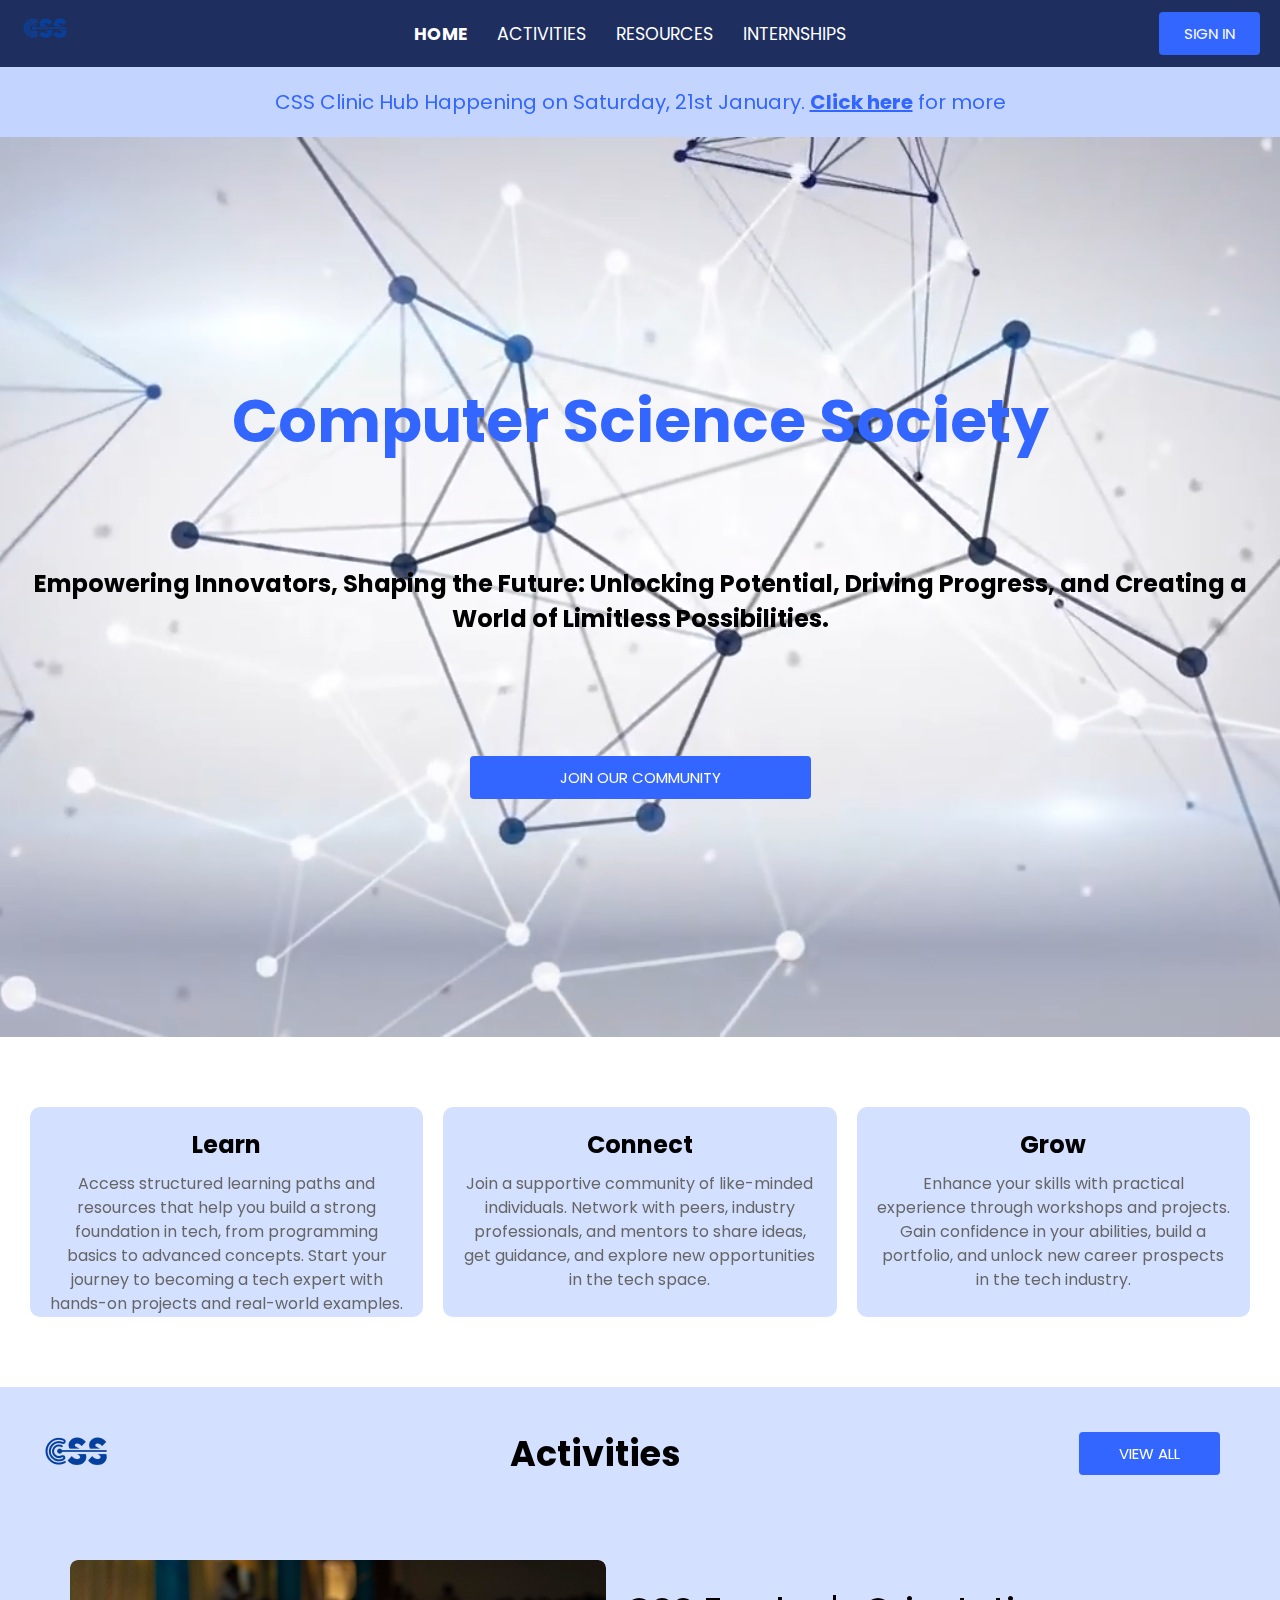
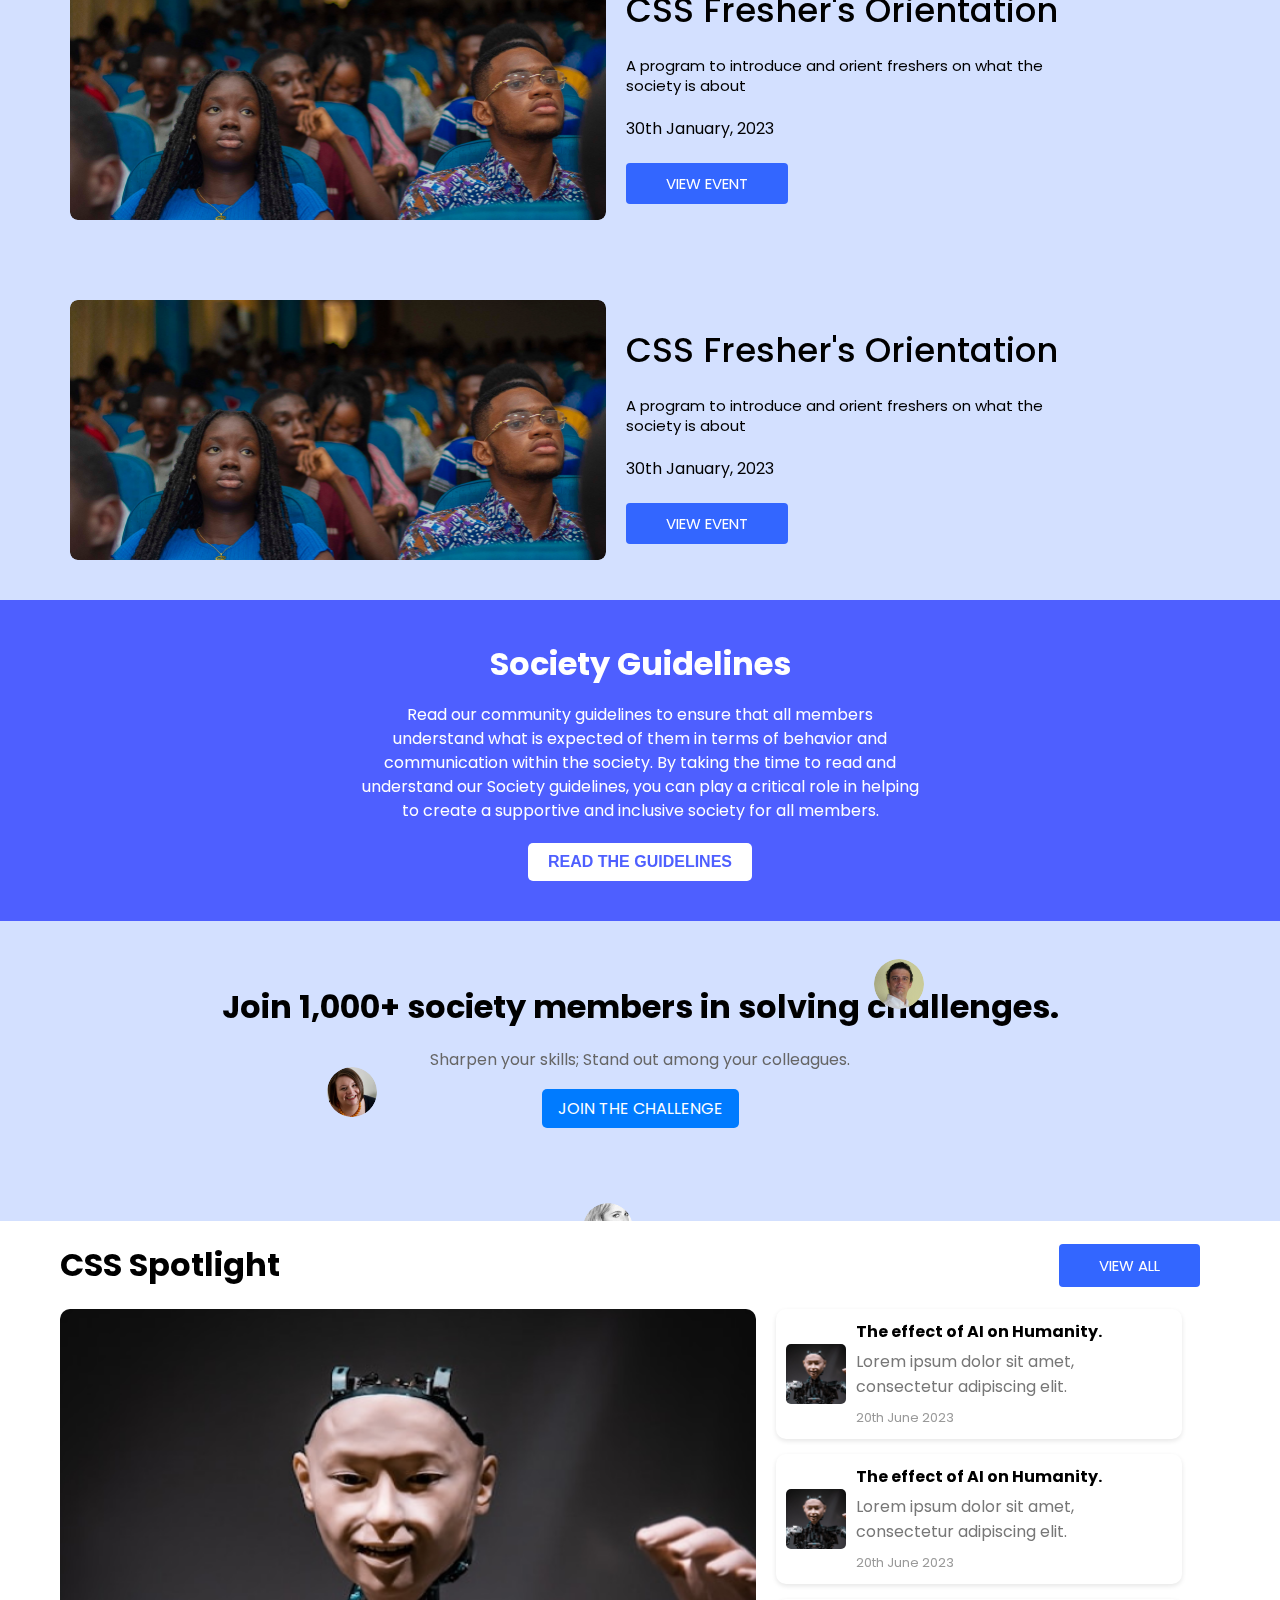
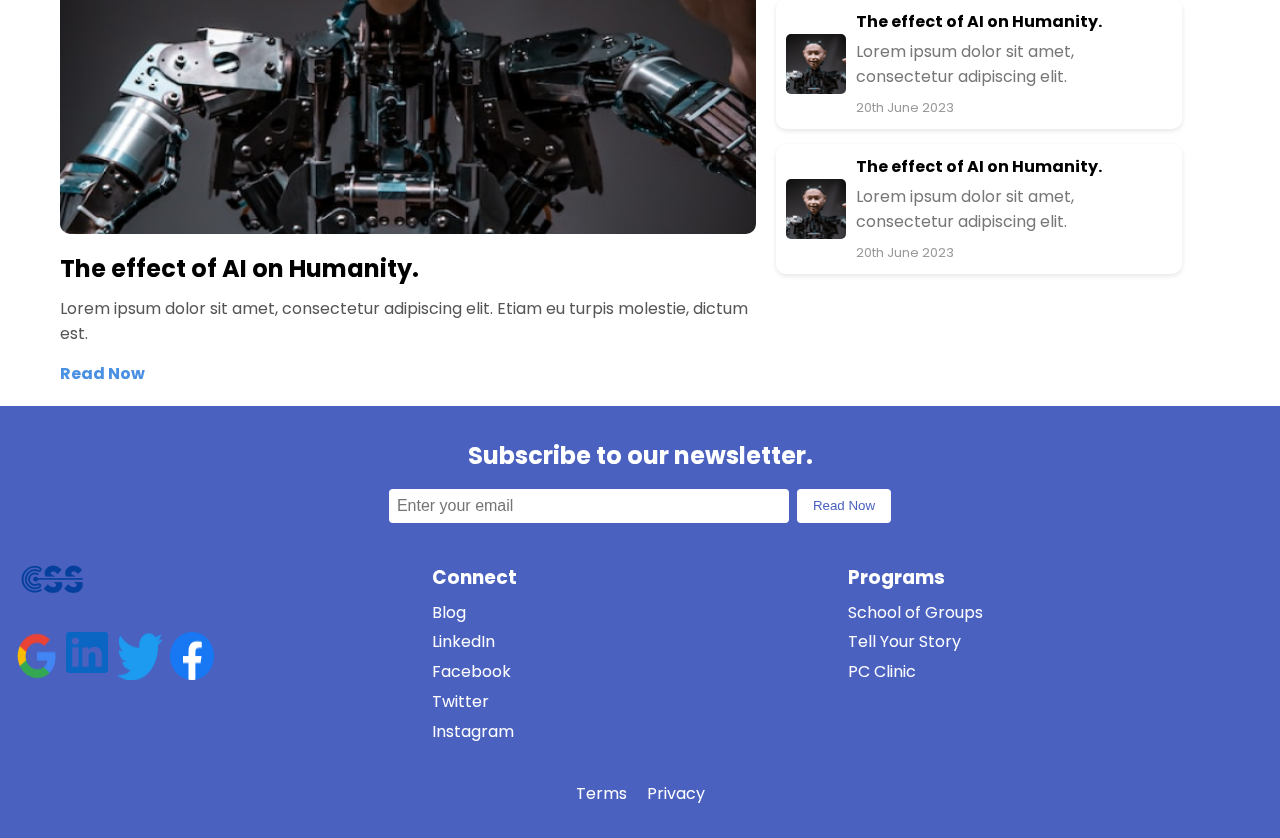
==== commit 56166095: "Favicon" ====
--- a/index.html
+++ b/index.html
@@ -5,6 +5,7 @@
     <meta http-equiv="X-UA-Compatible" content="IE=edge">
     <meta name="viewport" content="width=device-width, initial-scale=1.0">
     <title>Computer Science Society</title>
+    <link rel="icon" href="/assets/CSS Logo.png" type="image/png">
     <link rel="preconnect" href="https://fonts.googleapis.com">
     <link rel="preconnect" href="https://fonts.gstatic.com" crossorigin>
     <link href="https://fonts.googleapis.com/css2?family=Afacad+Flux:wght@100..1000&family=Edu+AU+VIC+WA+NT+Pre:wght@400..700&family=Inter:ital,opsz,wght@0,14..32,100..900;1,14..32,100..900&family=Poppins:ital,wght@0,100;0,200;0,300;0,400;0,500;0,600;0,700;0,800;0,900;1,100;1,200;1,300;1,400;1,500;1,600;1,700;1,800;1,900&family=Roboto:ital,wght@0,100;0,300;0,400;0,500;0,700;0,900;1,100;1,300;1,400;1,500;1,700;1,900&display=swap" rel="stylesheet">
